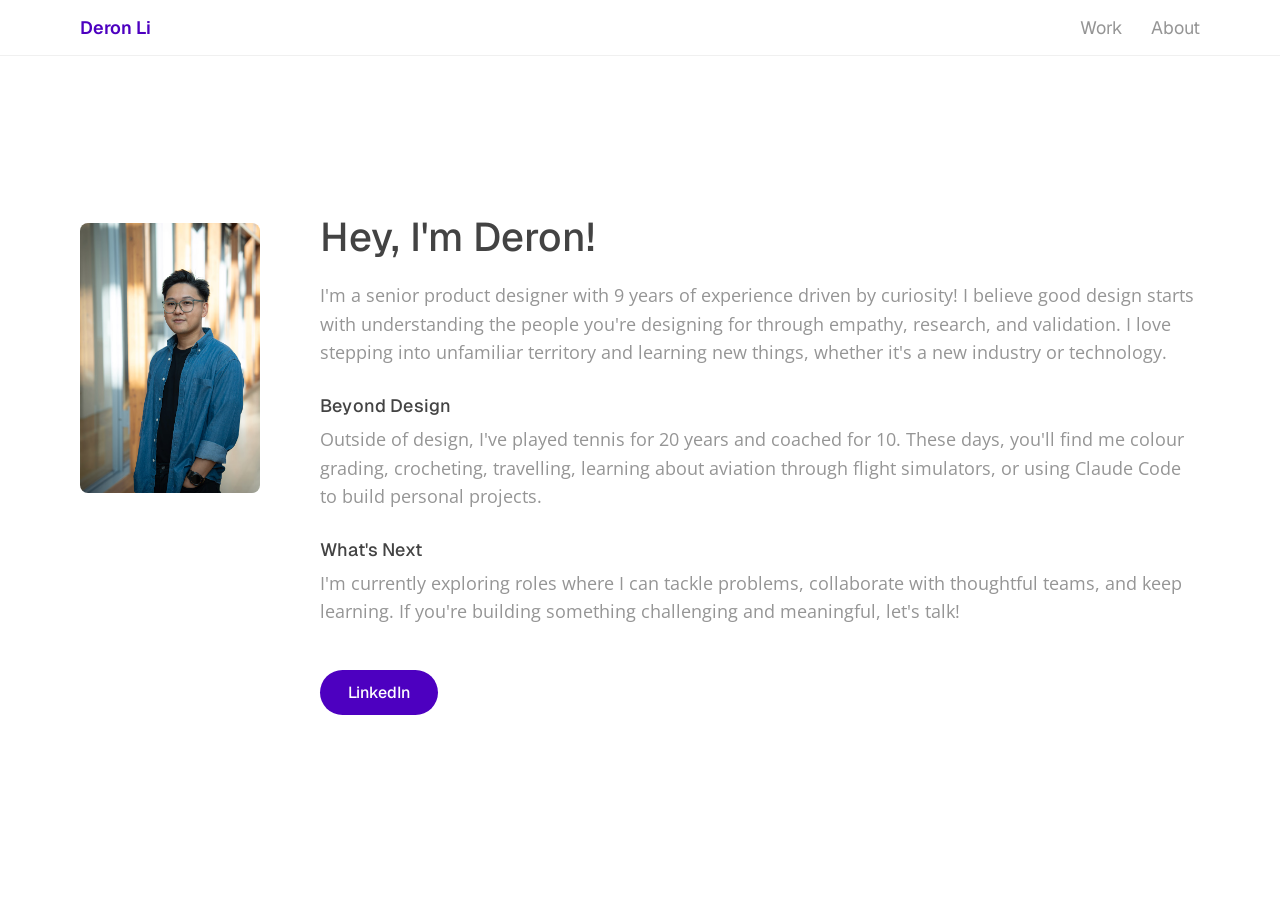
==== about.html @ 301dc1cd "Remove crochet photos from About page Drop the three crochet images and their .about-photos grid fro" ====
<!DOCTYPE html>
<html lang="en">
<head>
  <meta charset="UTF-8" />
  <meta name="viewport" content="width=device-width, initial-scale=1.0" />
  <title>About · Deron Li</title>
  <link rel="stylesheet" href="css/site.css">
  <link rel="icon" type="image/png" sizes="32x32" href="images/favicon-32x32.png">
  <link rel="icon" type="image/png" sizes="16x16" href="images/favicon-16x16.png">
  <link rel="shortcut icon" href="images/favicon.ico">
  <!-- Google tag (gtag.js) -->
  <script async src="https://www.googletagmanager.com/gtag/js?id=G-8R2R3N4KR2"></script>
  <script>
    window.dataLayer = window.dataLayer || [];
    function gtag(){dataLayer.push(arguments);}
    gtag('js', new Date());
    gtag('config', 'G-8R2R3N4KR2');
  </script>
  <style>
    .cs-page { min-height: 100vh; display: flex; align-items: center; }
    .cs-body { width: 100%; padding-bottom: 0; }
    .cs-toc { overflow: hidden; }
    .about-photo { width: 100%; border-radius: 8px; display: block; object-fit: cover; }
    .cs-hero { margin-bottom: 28px; }
    .cs-section { margin-bottom: 28px; }
    .cs-hero > .cs-title { animation: none; }
    .cs-section h4 { margin-top: 0; margin-bottom: 8px; }
  </style>
</head>
<body>

<nav>
  <a class="logo label" href="index.html">Deron Li</a>
  <div class="nav-links">
    <a href="index.html#work" class="label">Work</a>
    <a href="about.html" class="label">About</a>
  </div>
  <button class="nav-hamburger" aria-label="Toggle menu" aria-expanded="false">
    <span></span><span></span><span></span>
  </button>
</nav>

<div class="cs-page">

  <div class="cs-body">

    <div class="cs-layout">

      <aside class="cs-toc">
        <img class="about-photo" src="images/about/deron.avif" alt="Deron Li" />
      </aside>

      <div class="cs-sections">

        <header class="cs-hero" id="summary">
          <h1 class="cs-title h1">Hey, I'm Deron!</h1>
          <p class="cs-summary body-lg">I'm a senior product designer with 9 years of experience driven by curiosity! I believe good design starts with understanding the people you're designing for through empathy, research, and validation. I love stepping into unfamiliar territory and learning new things, whether it's a new industry or technology.</p>
        </header>

        <section class="cs-section" id="beyond">
          <h4 class="h4">Beyond Design</h4>
          <p class="body-lg">Outside of design, I've played tennis for 20 years and coached for 10. These days, you'll find me colour grading, crocheting, travelling, learning about aviation through flight simulators, or using Claude Code to build personal projects.</p>
        </section>

        <section class="cs-section" id="next">
          <h4 class="h4">What's Next</h4>
          <p class="body-lg">I'm currently exploring roles where I can tackle problems, collaborate with thoughtful teams, and keep learning. If you're building something challenging and meaningful, let's talk!</p>
          <a href="https://www.linkedin.com/in/deronli/" class="about-cta" target="_blank" rel="noopener">LinkedIn</a>
        </section>

      </div>

    </div>

  </div>

</div>

<script>
requestAnimationFrame(() => {
  const els = document.querySelectorAll('.cs-hero > *, .cs-section > *');
  els.forEach((el, i) => { el.style.transitionDelay = `${i * 0.1}s`; });
  requestAnimationFrame(() => {
    els.forEach(el => el.classList.add('is-visible'));
  });
});
</script>

<script src="js/lightbox.js" defer></script>
<script src="js/nav.js" defer></script>
</body>
</html>
---- css/site.css ----
@import url('https://fonts.googleapis.com/css2?family=Geist:wght@400;500;600;700;800&family=Open+Sans:ital,wght@0,400;0,500;0,600;0,700;1,400&display=swap');

@property --layer-offset {
  syntax: '<length>';
  inherits: false;
  initial-value: 0px;
}

/* Crossfade between same-origin pages on link navigation.
   Browsers without View Transitions support fall back to instant nav. */
@view-transition {
  navigation: auto;
}
::view-transition-old(root),
::view-transition-new(root) {
  animation-duration: 0.35s;
  animation-timing-function: cubic-bezier(0.25, 0.46, 0.45, 0.94);
}

*, *::before, *::after { box-sizing: border-box; margin: 0; padding: 0; }

/* ════════════════════════════════════════════════════════
   DESIGN TOKENS
   ════════════════════════════════════════════════════════ */
:root {
  /* ── Brand / fonts ──────────────────────────────────── */
  --purple:  #4D00C0;
  --text:    #1e2035;
  --muted:   #6b7280;
  --font-heading: 'Geist', system-ui, sans-serif;
  --font-body:    'Open Sans', system-ui, sans-serif;
  --font:    var(--font-body);

  /* ── Type scale (desktop — overridden for mobile below) ── */
  --text-display:  100px;
  --text-h1:       40px;
  --text-h2:       32px;
  --text-h3:       24px;
  --text-h4:       18px;
  --text-lead:     24px;
  --text-body-lg:  18px;
  --text-body:     16px;
  --text-label:    16px;
  --text-caption:  15px;
  --text-overline: 16px;
  --text-tag:      16px;

  /* ── Weights ────────────────────────────────────────── */
  --weight-regular:   400;
  --weight-medium:    500;
  --weight-semibold:  600;
  --weight-bold:      700;
  --weight-extrabold: 800;

  /* ── Leading ────────────────────────────────────────── */
  --leading-none:    1;
  --leading-tight:   1.08;
  --leading-snug:    1.25;
  --leading-normal:  1.5;
  --leading-relaxed: 1.7;
  --leading-loose:   1.85;

  /* ── Tracking ───────────────────────────────────────── */
  --tracking-tightest: -0.04em;
  --tracking-tight:    -0.025em;
  --tracking-snug:     -0.01em;
  --tracking-normal:    0em;
  --tracking-wide:      0.04em;
  --tracking-wider:     0.08em;
  --tracking-widest:    0.14em;

  /* ── Palette ────────────────────────────────────────── */
  --plum:     #5A02BF;
  --lavender: #4D00C0;
  --charcoal: #434343;
  --silver:   #959595;
  --ash:      #BDBDBD;
  --mist:     #DBDBDB;
  --white:    #FFFFFF;

  /* ── Semantic colours ───────────────────────────────── */
  --color-primary:   var(--lavender);
  --color-secondary: var(--silver);
  --color-tertiary:  var(--silver);
  --color-subtle:    var(--mist);
  --color-accent:    var(--lavender);
  --color-inverse:   var(--white);
}

/* ── Mobile type overrides — sizes only; everything that
   references these tokens scales automatically. ─────── */
@media (max-width: 768px) {
  :root {
    --text-display:  48px;
    --text-h1:       36px;
    --text-h2:       26px;
    --text-h3:       22px;
    --text-h4:       18px;
    --text-lead:     18px;
    --text-body-lg:  16px;
  }
}

/* ════════════════════════════════════════════════════════
   GLOBAL BASE
   ════════════════════════════════════════════════════════ */
html {
  scroll-behavior: smooth;
}
html, body {
  height: 100%; background: #ffffff;
  font-family: var(--font); color: var(--silver);
  overflow-x: clip;
}


/* ── Nav (shared across all pages) ─────────────────────── */
nav {
  position: fixed; top: 0; left: 0; right: 0; height: 56px;
  display: flex; align-items: center; justify-content: space-between;
  padding: 0 max(40px, calc((100vw - 1200px) / 2 + 40px));
  background: rgba(255,255,255,0.92); backdrop-filter: blur(12px);
  border-bottom: 1px solid rgba(0,0,0,0.06); z-index: 100;
  transition: transform 0.3s ease;
}
nav.is-hidden { transform: translateY(-100%); }
@media (prefers-reduced-motion: reduce) {
  nav { transition: none; }
}
.logo {
  color: var(--color-primary);
  text-decoration: none;
}
.nav-links { display: flex; gap: 28px; }
.nav-links a {
  color: var(--color-tertiary);
  text-decoration: none;
  transition: color 0.4s ease;
  font-weight: var(--weight-regular);
}
.nav-links a:hover { color: var(--color-primary); }

.nav-hamburger {
  display: none;
  flex-direction: column;
  justify-content: center;
  gap: 5px;
  background: none;
  border: none;
  cursor: pointer;
  padding: 4px;
  width: 32px;
  height: 32px;
}
.nav-hamburger span {
  display: block;
  width: 22px;
  height: 2px;
  background: var(--color-primary);
  border-radius: 1px;
  transition: transform 0.25s ease, opacity 0.25s ease;
}
nav.is-open .nav-hamburger span:nth-child(1) { transform: translateY(7px) rotate(45deg); }
nav.is-open .nav-hamburger span:nth-child(2) { opacity: 0; transform: scaleX(0); }
nav.is-open .nav-hamburger span:nth-child(3) { transform: translateY(-7px) rotate(-45deg); }

@media (max-width: 768px) {
  .nav-hamburger { display: flex; }
  .nav-links {
    position: fixed;
    top: 56px;
    left: 0; right: 0;
    background: rgba(255,255,255,0.96);
    backdrop-filter: blur(12px);
    border-bottom: 1px solid rgba(0,0,0,0.06);
    flex-direction: column;
    gap: 0;
    padding: 8px 24px 16px;
    opacity: 0;
    transform: translateY(-6px);
    pointer-events: none;
    transition: opacity 0.2s ease, transform 0.2s ease;
  }
  nav.is-open .nav-links {
    opacity: 1;
    transform: translateY(0);
    pointer-events: auto;
  }
  .nav-links a {
    padding: 16px 0;
    border-bottom: 1px solid rgba(0,0,0,0.06);
  }
  .nav-links a:last-child { border-bottom: none; }
}

/* ════════════════════════════════════════════════════════
   TEXT STYLES
   Standard naming used across the whole site.
   Apply directly to elements: <h1 class="h1">, <p class="lead">.
   Sizes scale to mobile via the :root @media block above.
   ════════════════════════════════════════════════════════ */

/* Headings — Geist heading font */
.display, .h1, .h2, .h3, .h4 {
  font-family: var(--font-heading);
  color: var(--charcoal);
}
.display {
  font-size: var(--text-display);
  font-weight: var(--weight-extrabold);
  line-height: var(--leading-tight);
  letter-spacing: var(--tracking-tightest);
}
.h1 {
  font-size: var(--text-h1);
  font-weight: var(--weight-medium);
  line-height: 1.2;
  letter-spacing: 0em;
}
.h2 {
  font-size: var(--text-h2);
  font-weight: var(--weight-medium);
  line-height: 1.4;
  letter-spacing: -0.02em;
}
.h3 {
  font-size: var(--text-h3);
  font-weight: var(--weight-medium);
  line-height: 1.4;
  letter-spacing: 0em;
}
.h4 {
  font-size: var(--text-h4);
  font-weight: var(--weight-medium);
  line-height: 1.2;
  letter-spacing: 0.01em;
  margin-bottom: 8px;
}

/* Body styles — Open Sans (inherited from body) */
.lead {
  font-size: var(--text-lead);
  font-weight: var(--weight-regular);
  line-height: var(--leading-relaxed);
}
.body-lg {
  font-size: var(--text-body-lg);
  font-weight: var(--weight-regular);
  line-height: 1.6;
  letter-spacing: 0em;
}

.body {
  font-size: var(--text-body);
  font-weight: var(--weight-regular);
  line-height: var(--leading-relaxed);
}
.label {
  font-family: var(--font-heading);
  font-size: var(--text-h4);
  font-weight: var(--weight-semibold);
  line-height: var(--leading-normal);
}
.overline {
  font-size: var(--text-overline);
  font-weight: var(--weight-semibold);
  line-height: var(--leading-normal);
  letter-spacing: var(--tracking-widest);
  text-transform: uppercase;
}
.caption {
  font-family: var(--font-body);
  font-size: var(--text-caption);
  font-weight: var(--weight-semibold);
  line-height: 1.8;
  letter-spacing: 0em;
}
.tag {
  font-family: var(--font-heading);
  font-size: var(--text-tag);
  font-weight: var(--weight-semibold);
  line-height: 1.2;
  letter-spacing: 0em;
}

/* Colour utilities */
.color-primary   { color: var(--color-primary);   }
.color-secondary { color: var(--color-secondary); }
.color-tertiary  { color: var(--color-tertiary);  }
.color-subtle    { color: var(--color-subtle);    }
.color-accent    { color: var(--color-accent);    }
.color-inverse   { color: var(--color-inverse);   }

/* ════════════════════════════════════════════════════════
   HOMEPAGE
   ════════════════════════════════════════════════════════ */

/* ── Hero ────────────────────────────────────────────── */
.hero {
  min-height: 100vh; display: flex; align-items: center;
  padding-top: 56px;
  position: relative; overflow: hidden;
}
#dot-grid {
  position: absolute; inset: 0;
  width: 100%; height: 100%;
  pointer-events: none;
}
.hero-inner {
  max-width: 1300px; width: 100%; margin: 0 auto;
  padding: 0 40px;
  display: flex; flex-direction: column;
  align-items: center; text-align: center;
  position: relative; z-index: 1;
}

/* ── Splash overlay ──────────────────────────────────── */
#splash {
  position: fixed; inset: 0; z-index: 999;
  background: #fff;
  display: flex; align-items: center; justify-content: center;
  gap: 0.55em;
  pointer-events: none;
}
#spl-hi, #spl-name {
  color: var(--color-primary);
  will-change: transform, opacity;
}
#spl-hi   { opacity: 0; transform: translateY(-44px); }
#spl-name { opacity: 0; transform: translateX(-28px); }

/* ── Hero text (left col) ────────────────────────────── */
.hero h1 { margin-bottom: 26px; color: var(--lavender); }
.h1-hi, .h1-name { display: inline-block; }
.bio {
  color: var(--color-secondary);
  max-width: 620px;
  margin: 0 auto;
}

/* ── Hero avatar ─────────────────────────────────────── */
.hero-avatar {
  position: relative;
  width: 72px;
  height: 130px;
  margin-bottom: 16px;
  flex-shrink: 0;
}
/* All four layers share the same rules — photo is just a layer with an image inside */
.hero-avatar-img,
.hero-avatar-layer {
  --layer-offset: 0px;
  --float-travel: 5px;
  position: absolute;
  left: 50%;
  width: 72px; height: 72px;
  margin-left: -36px;
  background: var(--lavender);
  border-radius: 14px;
  overflow: hidden;
  animation: avatar-diamond-float 2.8s ease-in-out infinite backwards;
}
/* Photo layer — sits on top, least travel (mirrors fw-diamond-layer--1) */
.hero-avatar-img { --layer-offset: 0px; --float-travel: 4px;  z-index: 4; animation-delay: 0s; }
.hero-avatar-img img {
  position: absolute;
  top: 50%; left: 50%;
  width: 145%; height: 145%;
  transform: translate(-50%, -50%) rotate(-45deg);
  object-fit: cover;
  object-position: center top;
}
/* Diamond layers — travel increases downward, matching fw-diamond motion */
.hero-avatar-layer--1 { --layer-offset: 16px; --float-travel: 8px;  opacity: 1.00; z-index: 3; animation-delay: 0.14s; }
.hero-avatar-layer--2 { --layer-offset: 32px; --float-travel: 14px; opacity: 0.50; z-index: 2; animation-delay: 0.30s; }
.hero-avatar-layer--3 { --layer-offset: 48px; --float-travel: 22px; opacity: 0.28; z-index: 1; animation-delay: 0.46s; }
@keyframes avatar-diamond-float {
  0%, 100% { transform: translateY(var(--layer-offset)) rotate(45deg); }
  50%       { transform: translateY(calc(var(--layer-offset) - var(--float-travel))) rotate(45deg); }
}
@media (prefers-reduced-motion: reduce) {
  .hero-avatar-img,
  .hero-avatar-layer { animation: none; transform: translateY(var(--layer-offset)) rotate(45deg); }
}

/* ── Highlight (brush-stroke underline on bio) ────────── */
@keyframes hl-wipe {
  from { clip-path: inset(0 100% 0 0); }
  to   { clip-path: inset(0 0% 0 0); }
}
.hl {
  display: inline;
  position: relative;
  color: var(--charcoal);
  font-weight: var(--weight-semibold);
}
.hl::before {
  content: '';
  position: absolute;
  bottom: -5px;
  left: -2px;
  right: -2px;
  height: 12px;
  background-image: url("data:image/svg+xml,%3Csvg xmlns='http://www.w3.org/2000/svg' viewBox='0 0 300 16' preserveAspectRatio='none'%3E%3Cdefs%3E%3Cfilter id='f' x='-3%25' y='-50%25' width='106%25' height='200%25'%3E%3CfeTurbulence type='fractalNoise' baseFrequency='0.018 0.28' numOctaves='2' seed='9' result='n'/%3E%3CfeDisplacementMap in='SourceGraphic' in2='n' scale='6' xChannelSelector='R' yChannelSelector='G'/%3E%3C/filter%3E%3C/defs%3E%3Crect x='3' y='4' width='294' height='9' rx='3' fill='%234D00C0' opacity='0.7' filter='url(%23f)'/%3E%3C/svg%3E");
  background-repeat: no-repeat;
  background-position: left center;
  background-size: 100% 100%;
  clip-path: inset(0 100% 0 0);
  animation: hl-wipe 0.6s cubic-bezier(0.4, 0, 0.15, 1) both;
  animation-play-state: paused;
}
.hl-run::before {
  animation-play-state: running;
}

/* ── Right col / Album stack ─────────────────────────── */
.right-col {
  display: none; /* hidden — kept for future use */
}
.stack {
  position: relative;
  width: 520px; height: 532px;
  flex-shrink: 0;
}
.card-wrap {
  position: absolute; top: 0; left: 0;
  width: 440px; height: 440px;
  border-radius: 16px; overflow: hidden;
  transform-origin: 0 60%;
  transition: translate 0.60s cubic-bezier(0.25,0.46,0.45,0.94),
              opacity 0.52s ease;
}
.card {
  width: 100%; height: 100%;
  border-radius: 16px;
}
.illus {
  position: absolute; inset: 0;
  display: flex; align-items: flex-start; justify-content: flex-start;
  overflow: hidden;
}

@keyframes hb {
  0%,100% { transform: scale(1);    }
  15%     { transform: scale(1.14); }
  30%     { transform: scale(0.96); }
  45%     { transform: scale(1.08); }
}
.heart-shape {
  transform-origin: 220px 213px;
  animation: hb 1.3s ease-in-out infinite;
  animation-delay: 0.5s;
}

#prog-track {
  position: absolute;
  top: 516px;
  left: 180px;
  width: 220px;
  height: 5px;
  max-height: 5px;
  background: color-mix(in srgb, var(--color-accent) 15%, transparent);
  border-radius: 99px;
  z-index: 10;
  overflow: hidden;
}
#prog-fill {
  height: 100%;
  background: var(--color-accent);
  border-radius: 99px;
  width: 0%;
  opacity: 0.65;
}

/* ── Featured Work ───────────────────────────────────── */
.featured-work {
  background: #ffffff;
  padding: 100px 0 120px;
}
.fw-inner {
  max-width: 1200px; width: 100%;
  margin: 0 auto; padding: 0 40px;
}
.fw-heading {
  margin-bottom: 52px;
}
.fw-heading .fw-diamond {
  display: inline-block;
  width: 20px;
  height: 20px;
  vertical-align: middle;
  margin-right: 16px;
  position: relative;
}
.fw-diamond-layer {
  --layer-offset: 0px;
  --float-travel: 8px;
  position: absolute;
  left: 0;
  top: 0;
  width: 20px;
  height: 20px;
  background: var(--color-accent);
  border-radius: 3px;
  animation: fw-diamond-float 2.8s ease-in-out infinite;
}
.fw-diamond-layer--1 { --layer-offset: -8px; --float-travel: 4px;  opacity: 1.00; z-index: 3; animation-delay: 0s; }
.fw-diamond-layer--2 { --layer-offset:  0px; --float-travel: 8px;  opacity: 0.40; z-index: 2; animation-delay: 0.14s; }
.fw-diamond-layer--3 { --layer-offset:  8px; --float-travel: 12px; opacity: 0.24; z-index: 1; animation-delay: 0.30s; }
@keyframes fw-diamond-float {
  0%, 100% { transform: translateY(var(--layer-offset)) rotate(45deg); }
  50%       { transform: translateY(calc(var(--layer-offset) - var(--float-travel))) rotate(45deg); }
}
@media (prefers-reduced-motion: reduce) {
  .fw-diamond-layer { animation: none; transform: translateY(var(--layer-offset)) rotate(45deg); }
}
.fw-grid {
  display: grid;
  grid-template-columns: 1fr 1fr;
  gap: 52px 40px;
}
.fw-card { display: flex; flex-direction: column; gap: 10px; cursor: pointer; text-decoration: none; color: inherit; }
.fw-card:hover .fw-image img { transform: scale(1.03); }
.fw-company {
  color: var(--color-tertiary);
}
.fw-title {
}
.fw-tags {
  display: flex; flex-wrap: wrap; gap: 8px;
  margin-top: 2px;
}
.fw-tag {
  color: var(--color-accent);
  border: 1.5px solid var(--color-accent);
  border-radius: 99px;
  padding: 3px 10px;
}
.fw-image {
  margin-top: 6px;
  border-radius: 4px;
  overflow: hidden;
  aspect-ratio: 16 / 10;
  background: #f3f4f6;
}
.fw-image img {
  width: 100%; height: 100%;
  object-fit: cover;
  display: block;
  transition: transform 0.4s ease;
}

/* Scroll-in fade for featured work */
.fw-heading,
.fw-card {
  opacity: 0;
  transform: translateY(36px);
  transition: opacity 0.56s ease,
              transform 0.56s cubic-bezier(0.25, 0.46, 0.45, 0.94);
}
.fw-heading.in-view,
.fw-card.in-view {
  opacity: 1;
  transform: translateY(0);
}

/* ── Homepage-only keyframes ─────────────────────────── */
@keyframes prog-anim {
  from { width: 0%; }
  to   { width: 100%; }
}
@keyframes bounce-scale {
  0%   { transform: scale(1);    }
  55%  { transform: scale(1.04); }
  80%  { transform: scale(0.99); }
  100% { transform: scale(1);    }
}

/* ════════════════════════════════════════════════════════
   CASE STUDIES
   ════════════════════════════════════════════════════════ */

.cs-page { padding-top: 56px; }

/* ── Cover image — full-bleed, max 600px tall ────────── */
.cs-cover {
  width: 100%;
  height: 600px;
  overflow: hidden;
  margin: 0 0 64px 0;
}
.cs-cover img {
  width: 100%;
  height: 130%;
  object-fit: cover;
  display: block;
  will-change: transform;
}
.cs-placeholder-inner {
  width: 100%;
  height: 100%;
  display: flex;
  align-items: center;
  justify-content: center;
}

/* ── Body — 1400px max width centered ────────────────── */
.cs-body {
  max-width: 1200px; margin: 0 auto;
  padding: 0 40px 120px;
}

/* ── Hero text block (lives inside .cs-body) ─────────── */
.cs-hero {
  margin-bottom: 120px;
  scroll-margin-top: 72px;
}
.cs-company {
  color: var(--color-tertiary);
  margin-bottom: 14px;
}
.cs-title {
  color: var(--charcoal);
  margin-bottom: 20px;
}
.cs-summary {
  color: var(--color-secondary);
  margin-bottom: 24px;
}

.cs-tags {
  display: flex; flex-wrap: wrap; gap: 8px;
}
.cs-tag {
  color: var(--color-accent);
  border: 1.5px solid var(--color-accent);
  border-radius: 99px;
  padding: 3px 12px;
}

/* ── Meta row (Role / Timeline / Platform) ───────────── */
.cs-meta {
  display: grid; grid-template-columns: repeat(4, 1fr);
  gap: 24px;
  border-top: 1px solid color-mix(in srgb, var(--lavender) 20%, transparent);
  border-bottom: 1px solid color-mix(in srgb, var(--lavender) 20%, transparent);
  padding: 16px 0;
  margin-top: 24px;
  margin-bottom: 32px;
}
.cs-meta-item p:first-child {
  font-family: var(--font-heading);
  font-size: var(--text-label);
  font-weight: var(--weight-medium);
  line-height: 1.2;
  letter-spacing: 0.08em;
  text-transform: uppercase;
  color: var(--lavender);
  margin-bottom: 6px;
}
.cs-meta-item p:last-child {
  font-size: var(--text-caption);
  line-height: 1.6;
  color: var(--color-secondary);
}

/* ── Two-column layout: TOC sidebar + sections ───────── */

.cs-layout {
  display: grid;
  grid-template-columns: 180px 1fr;
  gap: 0 60px;
  align-items: start;
}

.cs-toc {
  position: sticky;
  top: 80px;
  padding-top: 10px;
}

.toc-track {
  position: relative;
}

.cs-toc ul {
  list-style: none;
}

.toc-indicator {
  position: absolute;
  left: 0;
  top: 0;
  width: 12px;
  height: 12px;
  pointer-events: none;
}
.toc-indicator-layer {
  position: absolute;
  left: 0;
  top: 0;
  width: 12px;
  height: 12px;
  background: var(--lavender);
  border-radius: 3px;
  transform: rotate(45deg);
  will-change: transform;
  --float-travel: 3px;
  --layer-offset: 0px;
  animation: toc-diamond-idle 2.8s ease-in-out infinite;
  animation-fill-mode: backwards;
  animation-play-state: paused;
  transition: opacity 0.3s ease;
}
@keyframes toc-diamond-idle {
  0%, 100% { transform: translateY(calc(var(--toc-layer-y, 0px) + var(--layer-offset, 0px))) rotate(45deg); }
  50%       { transform: translateY(calc(var(--toc-layer-y, 0px) + var(--layer-offset, 0px) - var(--float-travel))) rotate(45deg); }
}
.toc-indicator-layer--1 { opacity: 1.00; z-index: 5; --float-travel: 2px;  animation-delay: 0s; }
.toc-indicator-layer--2 { opacity: 0.40; z-index: 4; --float-travel: 5px;  animation-delay: 0.14s; --layer-offset: 4px; }
.toc-indicator-layer--3 { opacity: 0.24; z-index: 3; --float-travel: 8px;  animation-delay: 0.28s; --layer-offset: 8px; }
.toc-indicator-layer--4 { opacity: 0;    z-index: 2; --float-travel: 8px;  animation-delay: 0.42s; }
.toc-indicator-layer--5 { opacity: 0;    z-index: 1; --float-travel: 10px; animation-delay: 0.56s; }
@media (prefers-reduced-motion: reduce) {
  .toc-indicator-layer { animation: none; will-change: auto; transform: rotate(45deg); }
}

.toc-back {
  display: flex;
  align-items: center;
  gap: 6px;
  font-family: var(--font-heading);
  font-size: 16px;
  font-weight: 400;
  color: var(--color-tertiary);
  text-decoration: none;
  margin-bottom: 29px;
  transition: color 0.3s ease;
}
.toc-back:hover { color: var(--color-primary); }
.toc-back svg { flex-shrink: 0; }

.toc-link {
  display: block;
  padding: 7px 0 7px 24px;
  font-family: var(--font-heading);
  font-size: 16px;
  font-weight: 400;
  color: var(--color-tertiary);
  text-decoration: none;
  text-transform: none;
  transition: color 0.4s ease, font-size 0.3s ease, font-weight 0.3s ease;
  line-height: 1.4;
}

.toc-link:hover {
  color: var(--color-primary);
}

.toc-link.active {
  font-size: 20px;
  font-weight: 700;
  color: var(--color-primary);
}

/* ── Sections (Overview / Challenge / etc.) ──────────── */
.cs-section { margin-bottom: 120px; scroll-margin-top: 80px; }
.h5, .cs-section h5 {
  font-family: var(--font-heading);
  font-size: 18px;
  font-weight: var(--weight-medium);
  letter-spacing: var(--tracking-wide);
  text-transform: uppercase;
  color: var(--color-tertiary);
  margin-bottom: 8px;
}
.cs-section h5 {
  display: flex;
  align-items: center;
  gap: 10px;
  color: var(--lavender);
}
.cs-section-icon {
  width: 28px;
  height: 28px;
  color: var(--lavender);
  flex-shrink: 0;
  transform: scale(0);
  stroke-width: 1.5;
}

/* Book — left page fades in, right page flips open from its left edge */
.cs-section-icon--book {
  transform: scale(1);
  /* perspective gives the right-page flip a sense of depth instead of a
     flat horizontal squash */
  perspective: 200px;
}
.cs-section-icon--book path {
  opacity: 0;
}
.cs-section-icon--book path:last-child {
  /* rotate around the spine (left edge of the right-page bounding box) */
  transform-box: fill-box;
  transform-origin: 0% 50%;
  transform: rotateY(-180deg);
}
.cs-section.in-view .cs-section-icon--book path:first-child {
  animation: cs-icon-book-fade 0.45s ease 0.2s forwards;
}
.cs-section.in-view .cs-section-icon--book path:last-child {
  animation: cs-icon-book-flip 0.8s cubic-bezier(0.45, 0, 0.55, 1) 0.55s forwards;
}
@keyframes cs-icon-book-fade {
  to { opacity: 1; }
}
@keyframes cs-icon-book-flip {
  0%   { transform: rotateY(-180deg); opacity: 0; }
  20%  { opacity: 1; }
  100% { transform: rotateY(0deg);    opacity: 1; }
}


/* Magnifying glass — pop, then sweep clockwise around a circle.
   8 keyframes (cardinal + ordinal) approximate a circle; linear
   timing between scan keyframes keeps the speed constant around
   the loop instead of "pulsing" via ease re-applying each segment. */
.cs-section.in-view .cs-section-icon--search {
  animation: cs-icon-search 1.1s ease 0.3s forwards;
}
@keyframes cs-icon-search {
  0%   { transform: scale(0) translate(0, 0); }
  25%  { transform: scale(1.15) translate(0, 0); }
  33%  { transform: scale(1) translate(0, -3px);            animation-timing-function: linear; } /* 12 */
  41%  { transform: scale(1) translate(2.12px, -2.12px);    animation-timing-function: linear; } /* 1:30 */
  49%  { transform: scale(1) translate(3px, 0);             animation-timing-function: linear; } /* 3 */
  57%  { transform: scale(1) translate(2.12px, 2.12px);     animation-timing-function: linear; } /* 4:30 */
  65%  { transform: scale(1) translate(0, 3px);             animation-timing-function: linear; } /* 6 */
  73%  { transform: scale(1) translate(-2.12px, 2.12px);    animation-timing-function: linear; } /* 7:30 */
  81%  { transform: scale(1) translate(-3px, 0);            animation-timing-function: linear; } /* 9 */
  89%  { transform: scale(1) translate(-2.12px, -2.12px);   animation-timing-function: linear; } /* 10:30 */
  95%  { transform: scale(1) translate(0, -3px); }                                              /* close loop at 12 */
  100% { transform: scale(1) translate(0, 0); }                                                 /* settle to center */
}

/* Stacked bar chart — bars grow from baseline, then dividers fade in */
.cs-section-icon--chart {
  transform: scale(1);
}
.cs-section-icon--chart rect {
  transform-box: fill-box;
  transform-origin: 50% 100%;
  transform: scaleY(0);
}
.cs-section-icon--chart path:nth-of-type(1),
.cs-section-icon--chart path:nth-of-type(2) { opacity: 0; }
.cs-section.in-view .cs-section-icon--chart rect:nth-of-type(1) { animation: cs-bar-grow 0.4s ease 0.1s forwards; }
.cs-section.in-view .cs-section-icon--chart rect:nth-of-type(2) { animation: cs-bar-grow 0.4s ease 0.2s forwards; }
.cs-section.in-view .cs-section-icon--chart path:nth-of-type(1) { animation: cs-bar-fade 0.3s ease 0.55s forwards; }
.cs-section.in-view .cs-section-icon--chart path:nth-of-type(2) { animation: cs-bar-fade 0.3s ease 0.65s forwards; }
@keyframes cs-bar-grow {
  from { transform: scaleY(0); }
  to   { transform: scaleY(1); }
}
@keyframes cs-bar-fade {
  from { opacity: 0; }
  to   { opacity: 1; }
}

/* Lightbulb — pop and flicker */
.cs-section.in-view .cs-section-icon--bulb {
  animation: cs-icon-bulb 0.9s ease 0.3s forwards;
}
@keyframes cs-icon-bulb {
  0%   { transform: scale(0); opacity: 0; }
  40%  { transform: scale(1.2); opacity: 1; }
  55%  { transform: scale(1.05); opacity: 0.3; }
  65%  { transform: scale(1.05); opacity: 1; }
  75%  { transform: scale(1); opacity: 0.5; }
  100% { transform: scale(1); opacity: 1; }
}

/* Trend (up & down) — draw the line */
.cs-section-icon--trend,
.cs-section-icon--trend-down,
.cs-section-icon--puzzle {
  transform: scale(1);
}
.cs-section-icon--trend polyline,
.cs-section-icon--trend-down polyline {
  stroke-dasharray: 100;
  stroke-dashoffset: 100;
}
.cs-section.in-view .cs-section-icon--trend polyline:first-child,
.cs-section.in-view .cs-section-icon--trend-down polyline:first-child {
  animation: cs-icon-draw 0.7s cubic-bezier(0.4, 0, 0.2, 1) 0.3s forwards;
}
.cs-section.in-view .cs-section-icon--trend polyline:last-child,
.cs-section.in-view .cs-section-icon--trend-down polyline:last-child {
  animation: cs-icon-draw 0.4s cubic-bezier(0.4, 0, 0.2, 1) 0.95s forwards;
}
@keyframes cs-icon-draw {
  to { stroke-dashoffset: 0; }
}

/* Check circle — circle draws first, then checkmark strokes in */
.cs-section-icon--check {
  transform: scale(1);
}
.cs-section-icon--check circle,
.cs-section-icon--check polyline {
  stroke-dasharray: 100;
  stroke-dashoffset: 100;
}
.cs-section.in-view .cs-section-icon--check circle {
  animation: cs-icon-draw 0.6s cubic-bezier(0.4, 0, 0.2, 1) 0.3s forwards;
}
.cs-section.in-view .cs-section-icon--check polyline {
  animation: cs-icon-draw 0.35s cubic-bezier(0.4, 0, 0.2, 1) 0.85s forwards;
}

/* Cycle — spin in (used for iteration / second-release sections) */
.cs-section.in-view .cs-section-icon--cycle {
  animation: cs-icon-cycle 0.9s cubic-bezier(0.34, 1.5, 0.64, 1) 0.3s forwards;
}
@keyframes cs-icon-cycle {
  0%   { transform: scale(0) rotate(-180deg); }
  100% { transform: scale(1) rotate(0); }
}

/* Speech bubble — bounce in from below */
.cs-section.in-view .cs-section-icon--speech {
  animation: cs-icon-speech 0.8s cubic-bezier(0.34, 1.5, 0.64, 1) 0.3s forwards;
}
@keyframes cs-icon-speech {
  0%   { transform: scale(0) translateY(10px); }
  55%  { transform: scale(1.2) translateY(-3px); }
  78%  { transform: scale(0.95) translateY(2px); }
  100% { transform: scale(1) translateY(0); }
}


@media (prefers-reduced-motion: reduce) {
  .cs-section-icon { transform: none; }
  .cs-section-icon--trend polyline,
  .cs-section-icon--trend-down polyline { stroke-dashoffset: 0; }
  .cs-section-icon--book path { opacity: 1; transform: none; }
  .cs-section.in-view .cs-section-icon { animation: none; }
  .cs-section.in-view .cs-section-icon--trend polyline,
  .cs-section.in-view .cs-section-icon--trend-down polyline,
  .cs-section.in-view .cs-section-icon--book path,
  .cs-section.in-view .cs-section-icon--check circle,
  .cs-section.in-view .cs-section-icon--check polyline { animation: none; }
  .cs-section-icon--check circle,
  .cs-section-icon--check polyline { stroke-dashoffset: 0; }
  .cs-section-icon--chart rect { transform: scaleY(1); }
  .cs-section-icon--chart path:nth-of-type(1),
  .cs-section-icon--chart path:nth-of-type(2) { opacity: 1; }
}
.cs-section h2 {
  color: var(--charcoal);
  margin-bottom: 8px;
}
.cs-section h3 {
  color: var(--charcoal);
  margin-top: 40px;
  margin-bottom: 8px;
}
.cs-section h4 {
  color: var(--charcoal);
  margin-top: 24px;
  margin-bottom: 8px;
}
/* Inline emphasis on metric phrases (numbers, %, $, durations) within
   case study body copy — semibold + charcoal for legibility against the
   graphite body. */
.cs-hero strong,
.cs-section strong {
  font-weight: var(--weight-bold);
  color: var(--lavender);
}
.cs-section p {
  color: var(--color-secondary);
  margin-bottom: 16px;
}
.cs-section p:last-child { margin-bottom: 0; }
.cs-list {
  list-style: none;
  margin-top: 16px;
  display: flex;
  flex-direction: column;
  gap: 14px;
}
.cs-list li {
  font-size: var(--text-body-lg);
  line-height: var(--leading-relaxed);
  color: var(--color-secondary);
  padding-left: 20px;
  position: relative;
}
.cs-list li::before {
  content: '';
  position: absolute;
  left: 0;
  top: 13px;
  width: 8px;
  height: 2px;
  background: var(--color-accent);
  border-radius: 1px;
}

/* ── Arrow list (Key Deciding Factors) ───────────────────── */
.cs-arrow-list {
  list-style: none;
  margin-top: 16px;
  display: flex;
  flex-direction: column;
  gap: 16px;
}
.cs-arrow-item {
  display: flex;
  align-items: flex-start;
  gap: 12px;
  font-size: var(--text-body-lg);
  line-height: var(--leading-relaxed);
  color: var(--color-secondary);
  opacity: 0;
  transform: translateX(-20px);
  transition: opacity 0.4s ease, transform 0.4s cubic-bezier(0.25, 0.46, 0.45, 0.94);
}
.cs-arrow-item.is-visible {
  opacity: 1;
  transform: translateX(0);
}
.cs-arrow-icon {
  flex-shrink: 0;
  width: 28px;
  height: 28px;
  color: var(--lavender);
  stroke-width: 1.5;
}

/* ── Customer-segment comparison cards ────────────────── */
.cs-compare {
  display: grid;
  grid-template-columns: 1fr 1fr;
  gap: 24px;
  margin-top: 24px;
}
.cs-compare-card {
  display: flex;
  flex-direction: column;
  opacity: 0;
  transform: translateY(16px);
  transition: opacity 0.4s ease, transform 0.4s cubic-bezier(0.25, 0.46, 0.45, 0.94);
}
.cs-compare-card.is-visible {
  opacity: 1;
  transform: translateY(0);
}
.cs-compare-tag {
  align-self: flex-start;
  display: inline-flex;
  align-items: center;
  gap: 8px;
  padding: 8px 20px;
  border-radius: 999px;
  font-family: var(--font-heading);
  font-size: var(--text-h4);
  font-weight: var(--weight-medium);
  color: var(--white);
  background: var(--lavender);
  margin-bottom: 16px;
}
.cs-compare-tag-icon {
  width: 28px;
  height: 28px;
  flex-shrink: 0;
  stroke-width: 1.5;
}
.cs-compare-card .cs-compare-subtitle {
  color: var(--color-secondary);
  margin-bottom: 28px;
}
.cs-compare-list {
  list-style: none;
  display: flex;
  flex-direction: column;
  gap: 14px;
  margin: 0;
}
.cs-compare-list li {
  display: flex;
  align-items: flex-start;
  gap: 12px;
  font-size: var(--text-body-lg);
  line-height: 1.5;
  color: var(--charcoal);
  opacity: 0;
  transform: translateX(-12px);
  transition: opacity 0.35s ease, transform 0.35s cubic-bezier(0.25, 0.46, 0.45, 0.94);
}
.cs-compare-card.is-visible .cs-compare-list li { opacity: 1; transform: translateX(0); }
.cs-compare-card.is-visible .cs-compare-list li:nth-child(1) { transition-delay: 0.15s; }
.cs-compare-card.is-visible .cs-compare-list li:nth-child(2) { transition-delay: 0.25s; }
.cs-compare-card.is-visible .cs-compare-list li:nth-child(3) { transition-delay: 0.35s; }
.cs-compare-card.is-visible .cs-compare-list li:nth-child(4) { transition-delay: 0.45s; }
.cs-compare-card.is-visible .cs-compare-list li:nth-child(5) { transition-delay: 0.55s; }
.cs-compare-check {
  width: 28px;
  height: 28px;
  flex-shrink: 0;
  color: var(--lavender);
  stroke-width: 1.5;
}

/* ── Feature grid (e.g. Solution approach) ────────────── */
.cs-features {
  display: grid;
  grid-template-columns: repeat(3, 1fr);
  gap: 32px;
  margin-top: 40px;
  margin-bottom: 60px;
}
.cs-feature {
  display: flex;
  flex-direction: column;
}
.cs-feature-title { margin-top: 8px; }
.cs-feature-desc { margin-top: 8px; }
/* Icon → title gap for card-icon components (overrides .cs-section h4 40px) */
.cs-section .cs-feature-title,
.cs-section .cs-issue-title { margin-top: 24px; margin-bottom: 8px; }
.cs-feature-icon {
  width: 28px;
  height: 28px;
  color: var(--lavender);
  flex-shrink: 0;
  stroke-width: 1.5;
}
.cs-section .cs-feature-desc {
  margin: 0;
}
.cs-features--2col { grid-template-columns: repeat(2, 1fr); }
.cs-features--1col { grid-template-columns: 1fr; }
.cs-2col {
  display: grid;
  grid-template-columns: repeat(2, 1fr);
  gap: 32px;
}
.cs-2col > div {
  display: flex;
  flex-direction: column;
}
.cs-2col > div > :first-child {
  margin-top: 0;
}
.cs-2col {
  margin-top: 24px;
}
.cs-2col + .cs-placeholder {
  margin-top: 40px;
}
.cs-2col h3 {
  margin-bottom: 8px;
}
.cs-features + .cs-placeholder {
  margin-top: 40px;
}

/* ── Results cards (e.g. Impact section) ──────────────── */
.cs-results {
  display: grid;
  grid-template-columns: 1fr 1fr;
  gap: 20px;
  margin: 28px 0;
}
.cs-result {
  padding: 28px 24px;
  background: var(--white);
  border: 1px solid var(--mist);
  border-radius: 16px;
}
.cs-section .cs-result-title {
  color: var(--lavender);
  margin: 0 0 24px;
}
.cs-result-row + .cs-result-row {
  margin-top: 20px;
  padding-top: 20px;
  border-top: 1px solid var(--mist);
}
.cs-section .cs-result-row-platform {
  font-family: var(--font-heading);
  font-size: 16px;
  font-weight: var(--weight-medium);
  color: var(--silver);
  margin: 0 0 8px;
}
.cs-result-row-content {
  display: flex;
  justify-content: space-between;
  align-items: center;
  gap: 12px;
  flex-wrap: wrap;
}
.cs-section .cs-result-row-values {
  font-family: var(--font-heading);
  font-size: 22px;
  font-weight: var(--weight-medium);
  color: var(--charcoal);
  letter-spacing: -0.01em;
  margin: 0;
  white-space: nowrap;
}
.cs-result-arrow {
  color: var(--lavender);
  margin: 0 6px;
  font-weight: var(--weight-regular);
}
.cs-result-lift {
  font-family: var(--font-heading);
  font-size: 16px;
  font-weight: var(--weight-semibold);
  color: var(--lavender);
  background: color-mix(in srgb, var(--lavender) 12%, transparent);
  padding: 4px 10px;
  border-radius: 99px;
  white-space: nowrap;
}

/* ── 3-month retention line chart ─────────────────────── */
.cs-retention { margin: 40px 0; }
.cs-section .cs-retention p {
  margin: 0;
}
.cs-retention-grid {
  display: grid;
  grid-template-columns: 1fr 1fr;
  gap: 48px;
  margin-top: 24px;
}
.cs-retention-chart {
  display: grid;
  grid-template-columns: 1fr auto;
  align-items: start;
  column-gap: 24px;
  row-gap: 12px;
}
.cs-retention-meta {
  grid-column: 1;
  margin: 0;
}
/* Scoped under .cs-section so it wins specificity against .cs-section h4
   (which sets a 28px top + 8px bottom margin for sub-sub headings). */
.cs-section .cs-retention-platform {
  font-family: var(--font-heading);
  font-size: 18px;
  font-weight: var(--weight-semibold);
  color: var(--charcoal);
  line-height: 24px;
  margin: 0 0 4px;
}
.cs-section .cs-retention-visitors {
  font-family: var(--font-body);
  font-size: 16px;
  color: var(--silver);
  line-height: 24px;
  margin: 0;
}
.cs-retention-legend {
  grid-column: 2;
  display: flex;
  flex-direction: column;
  align-items: flex-start;
  gap: 4px;
  margin: 0;
}
.cs-retention-legend-item {
  display: flex;
  align-items: center;
  gap: 8px;
  font-family: var(--font-body);
  font-size: 16px;
  line-height: 24px;
  color: var(--charcoal);
}
.cs-retention-swatch {
  display: inline-block;
  width: 12px;
  height: 12px;
  border-radius: 2px;
}
.cs-retention-swatch--with    { background: var(--lavender); }
.cs-retention-swatch--without { background: var(--ash); }
.cs-retention-svg {
  grid-column: 1 / -1;
  width: 100%;
  height: auto;
  display: block;
  overflow: visible;
  margin-top: 12px;
}
.cs-retention-grid-line {
  stroke: var(--mist);
  stroke-width: 1.5;
  stroke-dasharray: 4 4;
}
.cs-retention-bar {
  transform-box: fill-box;
  transform-origin: 50% 100%;
  transform: scaleY(0);
  /* Top corners rounded, bottom flat — clip-path lets us round per-corner
     since SVG rect's `rx` rounds all four. */
  clip-path: inset(0 round 3px 3px 0 0);
}
.cs-retention-bar--with    { fill: var(--lavender); }
.cs-retention-bar--without { fill: var(--ash); }
/* HVSSA chart distinguishes its with-onboarding bars in plum to read as a
   sibling metric rather than a duplicate of the retention chart. */
.cs-retention--hvssa .cs-retention-bar--with    { fill: var(--lavender); }
.cs-retention--hvssa .cs-retention-swatch--with { background: var(--lavender); }
.cs-retention-label {
  font-family: var(--font-heading);
  /* JS sets --chart-label-fs per-SVG so on-screen size stays fixed across
     breakpoints (viewBox-relative font would shrink with the container). */
  font-size: var(--chart-label-fs, 16px);
  font-weight: var(--weight-semibold);
  fill: var(--charcoal);
  opacity: 0;
}
.cs-retention-label--without { fill: var(--silver); }
.cs-retention-axis-label {
  font-family: var(--font-body);
  font-size: var(--chart-label-fs, 16px);
  fill: var(--charcoal);
}

/* Bar growth — staggered group-by-group, "without" leads "with" within each group */
/* Trigger off .cs-retention (each chart block) instead of .cs-section, so
   the retention chart and the HVSSA chart each animate when they
   individually enter view, not both at once. */
.cs-retention.is-visible .cs-retention-bar { animation: cs-retention-grow 0.7s cubic-bezier(0.34, 1.2, 0.64, 1) forwards; }
.cs-retention.is-visible .cs-retention-bar--g1-without { animation-delay: 0.20s; }
.cs-retention.is-visible .cs-retention-bar--g1-with    { animation-delay: 0.30s; }
.cs-retention.is-visible .cs-retention-bar--g2-without { animation-delay: 0.50s; }
.cs-retention.is-visible .cs-retention-bar--g2-with    { animation-delay: 0.60s; }
.cs-retention.is-visible .cs-retention-bar--g3-without { animation-delay: 0.80s; }
.cs-retention.is-visible .cs-retention-bar--g3-with    { animation-delay: 0.90s; }

/* Labels fade in just after each bar finishes growing */
.cs-retention.is-visible .cs-retention-label--g1-without { animation: cs-retention-fade 0.35s ease 0.95s forwards; }
.cs-retention.is-visible .cs-retention-label--g1-with    { animation: cs-retention-fade 0.35s ease 1.05s forwards; }
.cs-retention.is-visible .cs-retention-label--g2-without { animation: cs-retention-fade 0.35s ease 1.25s forwards; }
.cs-retention.is-visible .cs-retention-label--g2-with    { animation: cs-retention-fade 0.35s ease 1.35s forwards; }
.cs-retention.is-visible .cs-retention-label--g3-without { animation: cs-retention-fade 0.35s ease 1.55s forwards; }
.cs-retention.is-visible .cs-retention-label--g3-with    { animation: cs-retention-fade 0.35s ease 1.65s forwards; }

@keyframes cs-retention-grow { to { transform: scaleY(1); } }
@keyframes cs-retention-fade { to { opacity: 1; } }
@media (prefers-reduced-motion: reduce) {
  .cs-retention-bar   { transform: scaleY(1); }
  .cs-retention-label { opacity: 1; }
  .cs-retention.is-visible .cs-retention-bar,
  .cs-retention.is-visible .cs-retention-label { animation: none; }
}

/* Staggered entry: text first, then icons pop in */
.cs-features .cs-feature-title,
.cs-features .cs-feature-desc {
  opacity: 0;
  transform: translateY(50px);
  transition: opacity 0.5s ease, transform 0.55s cubic-bezier(0.25, 0.46, 0.45, 0.94);
}
.cs-features .cs-feature-icon {
  opacity: 0;
  transform: scale(0.6);
}
.cs-features.is-animated .cs-feature-title,
.cs-features.is-animated .cs-feature-desc {
  opacity: 1;
  transform: none;
}
.cs-features.is-animated .cs-feature-icon {
  animation: cs-feature-icon-pop 0.7s cubic-bezier(0.34, 1.5, 0.64, 1) forwards;
}
.cs-features.is-animated .cs-feature:nth-child(1) .cs-feature-title,
.cs-features.is-animated .cs-feature:nth-child(1) .cs-feature-desc  { transition-delay: 0ms; }
.cs-features.is-animated .cs-feature:nth-child(2) .cs-feature-title,
.cs-features.is-animated .cs-feature:nth-child(2) .cs-feature-desc  { transition-delay: 300ms; }
.cs-features.is-animated .cs-feature:nth-child(3) .cs-feature-title,
.cs-features.is-animated .cs-feature:nth-child(3) .cs-feature-desc  { transition-delay: 600ms; }
.cs-features.is-animated .cs-feature:nth-child(1) .cs-feature-icon  { animation-delay: 300ms; }
.cs-features.is-animated .cs-feature:nth-child(2) .cs-feature-icon  { animation-delay: 600ms; }
.cs-features.is-animated .cs-feature:nth-child(3) .cs-feature-icon  { animation-delay: 900ms; }
.cs-features.is-animated .cs-feature:nth-child(4) .cs-feature-title,
.cs-features.is-animated .cs-feature:nth-child(4) .cs-feature-desc  { transition-delay: 900ms; }
.cs-features.is-animated .cs-feature:nth-child(5) .cs-feature-title,
.cs-features.is-animated .cs-feature:nth-child(5) .cs-feature-desc  { transition-delay: 1200ms; }
.cs-features.is-animated .cs-feature:nth-child(4) .cs-feature-icon  { animation-delay: 1200ms; }
.cs-features.is-animated .cs-feature:nth-child(5) .cs-feature-icon  { animation-delay: 1500ms; }
@keyframes cs-feature-icon-pop {
  0%   { opacity: 0; transform: scale(0.6); }
  55%  { opacity: 1; transform: scale(1.5); }
  100% { opacity: 1; transform: scale(1); }
}
@media (prefers-reduced-motion: reduce) {
  .cs-features .cs-feature-title,
  .cs-features .cs-feature-desc,
  .cs-features .cs-feature-icon {
    opacity: 1;
    transform: none;
    transition: none;
    animation: none;
  }
}

/* ── Per-element fade-up for hero + section children ─────
   Each child fades in independently when it reaches 30% from the
   bottom of the viewport. JS observes each child and adds .is-visible
   to it directly (not to the parent section), so long sections don't
   reveal everything at once. */
.cs-hero > *,
.cs-section > * {
  opacity: 0;
  transform: translateY(50px);
  transition: opacity 0.5s cubic-bezier(0.25, 0.46, 0.45, 0.94),
              transform 0.5s cubic-bezier(0.25, 0.46, 0.45, 0.94);
}
.cs-hero > *.is-visible,
.cs-section > *.is-visible {
  opacity: 1;
  transform: none;
}

/* Hero title + summary fade in eagerly on page load (no scroll trigger).
   The cover image often pushes them below the IO trigger zone on
   first paint, so they could otherwise sit invisible until you scrolled. */
.cs-hero > .cs-title {
  animation: cs-hero-eager 0.5s cubic-bezier(0.25, 0.46, 0.45, 0.94) both;
}
.cs-hero > .cs-summary {
  transition-delay: 0.15s;
}
@keyframes cs-hero-eager {
  from { opacity: 0; transform: translateY(20px); }
  to   { opacity: 1; transform: none; }
}
@media (prefers-reduced-motion: reduce) {
  .cs-hero > *, .cs-section > * { opacity: 1; transform: none; transition: none; animation: none; }
}

/* ── Stat grid ──────────────────────────────────────── */
.cs-stats {
  display: grid; grid-template-columns: repeat(3, 1fr);
  gap: 24px; margin: 32px 0;
}
.cs-stat {
  background: #f8f7ff;
  border-radius: 12px;
  padding: 24px;
}
.cs-stat-val {
  color: var(--color-accent);
  margin-bottom: 8px;
}
.cs-stat-label {
  color: var(--color-secondary);
}

/* ── Survey hero stats ────────────── */
/* ── Research findings card (matches cs-compare-card surface) ── */
.cs-research-card {
  background: var(--white);
  border-radius: 16px;
  padding: 48px;
  margin-top: 32px;
  box-shadow:
    0 -2px 8px -2px rgba(0, 0, 0, 0.04),
    0 12px 32px -12px rgba(74, 0, 192, 0.08),
    0 4px 10px -2px rgba(0, 0, 0, 0.04);
  opacity: 0;
  transform: translateY(16px);
  transition: opacity 0.5s ease, transform 0.5s cubic-bezier(0.25, 0.46, 0.45, 0.94);
}
.cs-research-card.is-visible {
  opacity: 1;
  transform: translateY(0);
}
.cs-research-divider {
  border: none;
  height: 1px;
  background: color-mix(in srgb, var(--lavender) 14%, transparent);
  margin: 48px 0;
}
.cs-research-subhead {
  margin-bottom: 24px;
  color: var(--color-primary);
}

/* ── Survey overview (lives inside cs-research-card) ───── */
.cs-survey-overview {
  display: grid;
  grid-template-columns: repeat(4, 1fr);
  gap: 32px;
}
.cs-survey-stat {
  display: flex;
  flex-direction: column;
  gap: 12px;
}
.cs-survey-stat-label {
  font-family: var(--font-body);
  font-size: var(--text-body-lg);
  font-weight: var(--weight-regular);
  color: var(--color-tertiary);
  line-height: 1.3;
}
.cs-survey-stat-num {
  font-family: var(--font-heading);
  font-size: var(--text-h3);
  font-weight: var(--weight-bold);
  color: var(--color-primary);
  letter-spacing: -0.01em;
  line-height: 1.15;
}

/* ── Channel breakdown (Where Restaurants Focus Their Discounts) ── */
.cs-channels {
  display: grid;
  grid-template-columns: repeat(3, 1fr);
  gap: 32px;
  margin-top: 32px;
}
.cs-channel {
  display: flex;
  align-items: flex-start;
  gap: 16px;
  opacity: 0;
  transform: translateY(16px);
  transition: opacity 0.4s ease, transform 0.4s cubic-bezier(0.25, 0.46, 0.45, 0.94);
}
.cs-channel.is-visible {
  opacity: 1;
  transform: translateY(0);
}
.cs-channel-val {
  font-family: var(--font-heading);
  font-size: var(--text-h1);
  font-weight: var(--weight-bold);
  line-height: 1;
  color: var(--color-primary);
  letter-spacing: -0.01em;
}
.cs-channel-meta {
  display: flex;
  flex-direction: column;
  align-items: flex-start;
  gap: 6px;
  margin-top: 6px;
}
.cs-channel-icon {
  width: 24px;
  height: 24px;
  color: var(--color-primary);
  stroke-width: 1.5;
}
.cs-channel-label {
  color: var(--color-primary);
  white-space: nowrap;
}

/* ── Issue cards (Problems with Current Experience) ──────────── */
/* ── Split layout (two stacked content units side-by-side) ── */
.cs-split {
  display: grid;
  grid-template-columns: 1fr 1fr;
  gap: 40px;
  margin-top: 28px;
}
.cs-split--3 {
  grid-template-columns: repeat(3, 1fr);
}
.cs-split-item {
  display: flex;
  flex-direction: column;
  gap: 16px;
}
.cs-split-item .cs-placeholder {
  margin-top: 0;
}
/* Scope tighter h4 spacing inside split items: video→h4 = 28px, h4→p = 16px */
.cs-section .cs-split-item h4 {
  margin-top: 12px;
  margin-bottom: -4px;
}

.cs-issues {
  display: grid;
  grid-template-columns: repeat(3, 1fr);
  gap: 24px;
  margin: 40px 0 60px;
}
.cs-issue {
  display: flex;
  flex-direction: column;
}

/* Staggered entry: text first, then icons pop in (matches cs-features) */
.cs-issues .cs-issue-title,
.cs-issues .cs-issue-desc {
  opacity: 0;
  transform: translateY(50px);
  transition: opacity 0.5s ease, transform 0.55s cubic-bezier(0.25, 0.46, 0.45, 0.94);
}
.cs-issues .cs-issue-icon {
  opacity: 0;
  transform: scale(0.6);
}
.cs-issues.is-animated .cs-issue-title,
.cs-issues.is-animated .cs-issue-desc {
  opacity: 1;
  transform: none;
}
.cs-issues.is-animated .cs-issue-icon {
  animation: cs-feature-icon-pop 0.7s cubic-bezier(0.34, 1.5, 0.64, 1) forwards;
}
.cs-issues.is-animated .cs-issue:nth-child(1) .cs-issue-title,
.cs-issues.is-animated .cs-issue:nth-child(1) .cs-issue-desc { transition-delay: 0ms; }
.cs-issues.is-animated .cs-issue:nth-child(2) .cs-issue-title,
.cs-issues.is-animated .cs-issue:nth-child(2) .cs-issue-desc { transition-delay: 300ms; }
.cs-issues.is-animated .cs-issue:nth-child(3) .cs-issue-title,
.cs-issues.is-animated .cs-issue:nth-child(3) .cs-issue-desc { transition-delay: 600ms; }
.cs-issues.is-animated .cs-issue:nth-child(1) .cs-issue-icon { animation-delay: 300ms; }
.cs-issues.is-animated .cs-issue:nth-child(2) .cs-issue-icon { animation-delay: 600ms; }
.cs-issues.is-animated .cs-issue:nth-child(3) .cs-issue-icon { animation-delay: 900ms; }
@media (prefers-reduced-motion: reduce) {
  .cs-issues .cs-issue-title,
  .cs-issues .cs-issue-desc,
  .cs-issues .cs-issue-icon {
    opacity: 1;
    transform: none;
    transition: none;
    animation: none;
  }
}
.cs-issue-icon {
  width: 28px;
  height: 28px;
  color: var(--color-accent);
  stroke-width: 1.5;
  flex-shrink: 0;
}
.cs-issue-title {
  color: var(--color-primary);
}
.cs-issue-desc {
  font-size: var(--text-body-lg);
  line-height: 1.6;
  color: var(--color-secondary);
  margin: 0;
}

/* ── Customer quote ───────────────────────────────────────── */
.cs-quotes {
  display: grid;
  grid-template-columns: 1fr 1fr;
  gap: 20px;
  margin-top: 32px;
  opacity: 1 !important;
  transform: none !important;
}
.cs-quotes .cs-quote { margin-top: 0; }
@media (max-width: 768px) {
  .cs-quotes { grid-template-columns: 1fr; }
}

.cs-quote {
  display: flex;
  flex-direction: column;
  gap: 20px;
  margin: 32px 0 0;
  padding: 32px 36px;
  border-radius: 0 12px 12px 0;
  position: relative;
  overflow: hidden;
}
/* Purple left border — draws top to bottom */
.cs-quote::before {
  content: '';
  position: absolute;
  left: 0;
  top: 0;
  width: 3px;
  height: 100%;
  background: var(--color-accent);
  transform: scaleY(0);
  transform-origin: top center;
}
/* Background fill — sweeps left to right */
.cs-quote::after {
  content: '';
  position: absolute;
  inset: 0;
  background: color-mix(in srgb, var(--lavender) 4%, transparent);
  clip-path: inset(0 100% 0 0);
}
/* Keep content above the pseudo-element layers */
.cs-quote > * {
  position: relative;
  z-index: 1;
}
/* Content starts hidden */
.cs-quote .cs-quote-text,
.cs-quote .cs-quote-attr {
  opacity: 0;
}

/* ── Quote entrance animations ── */
@keyframes cs-quote-line {
  to { transform: scaleY(1); }
}
@keyframes cs-quote-bg {
  to { clip-path: inset(0 0% 0 0); }
}
@keyframes cs-quote-fade {
  to { opacity: 1; }
}

/* Card 1 */
.cs-quotes.is-visible .cs-quote:nth-child(1)::before {
  animation: cs-quote-line 0.4s ease forwards;
}
.cs-quotes.is-visible .cs-quote:nth-child(1)::after {
  animation: cs-quote-bg 0.5s ease 0.4s forwards;
}
.cs-quotes.is-visible .cs-quote:nth-child(1) .cs-quote-text,
.cs-quotes.is-visible .cs-quote:nth-child(1) .cs-quote-attr {
  animation: cs-quote-fade 0.6s ease 0.5s forwards;
}

/* Card 2 — offset by 0.15s */
.cs-quotes.is-visible .cs-quote:nth-child(2)::before {
  animation: cs-quote-line 0.4s ease 0.15s forwards;
}
.cs-quotes.is-visible .cs-quote:nth-child(2)::after {
  animation: cs-quote-bg 0.5s ease 0.55s forwards;
}
.cs-quotes.is-visible .cs-quote:nth-child(2) .cs-quote-text,
.cs-quotes.is-visible .cs-quote:nth-child(2) .cs-quote-attr {
  animation: cs-quote-fade 0.6s ease 0.65s forwards;
}
.cs-quote-text {
  font-family: var(--font-heading);
  font-size: 22px;
  font-weight: var(--weight-medium);
  line-height: 1.4;
  color: var(--charcoal);
  margin: 0;
  font-style: normal;
}
.cs-quote-text::before {
  content: "\201C";
  font-size: 1.6em;
  line-height: 0;
  vertical-align: -0.3em;
  margin-right: 0.2em;
  color: var(--color-accent);
  opacity: 0.7;
}
.cs-quote-text::after {
  content: "\201D";
  font-size: 1.6em;
  line-height: 0;
  vertical-align: -0.3em;
  margin-left: 0.2em;
  color: var(--color-accent);
  opacity: 0.7;
}
.cs-quote-attr {
  display: flex;
  flex-direction: column;
  gap: 2px;
  margin-top: auto;
}
.cs-quote-name {
  font-family: var(--font-heading);
  font-size: 16px;
  font-weight: var(--weight-bold);
  color: var(--color-primary);
}
.cs-quote-role {
  font-size: 16px;
  color: var(--color-tertiary);
}


/* ── Lightbox ────────────── */
.lb-overlay {
  position: fixed;
  inset: 0;
  background: rgba(0, 0, 0, 0);
  display: flex;
  align-items: center;
  justify-content: center;
  padding: 24px;
  z-index: 9000;
  cursor: zoom-out;
  transition: background 0.3s ease;
}
.lb-overlay.is-open {
  background: rgba(0, 0, 0, 0.88);
}
.lb-overlay img {
  max-width: min(2800px, 100%);
  max-height: 90vh;
  width: auto;
  height: auto;
  border-radius: 8px;
  cursor: default;
  transform: scale(0.7);
  opacity: 0;
  transition:
    transform 0.45s cubic-bezier(0.34, 1.56, 0.64, 1),
    opacity 0.25s ease;
}
.lb-overlay.is-open img {
  transform: scale(1);
  opacity: 1;
}
.lb-overlay.is-closing img {
  transform: scale(0.88);
  opacity: 0;
  transition:
    transform 0.2s ease-in,
    opacity 0.2s ease-in;
}

/* ── Todo list (e.g. Things to Improve) ────────────── */
.cs-todo {
  list-style: none;
  margin: 0;
  padding: 0;
  opacity: 1 !important;
  transform: none !important;
}
.cs-todo-item {
  display: flex;
  align-items: flex-start;
  gap: 14px;
  padding: 16px 0;
  border-bottom: 1px solid color-mix(in srgb, var(--lavender) 10%, transparent);
  opacity: 0;
  transform: translateX(-20px);
  transition: opacity 0.45s ease, transform 0.45s cubic-bezier(0.25, 0.46, 0.45, 0.94);
}
.cs-todo-item.is-visible {
  opacity: 1;
  transform: translateX(0);
}
.cs-todo-item:last-child { border-bottom: none; }
.cs-todo-check {
  width: 28px;
  height: 28px;
  flex-shrink: 0;
  color: color-mix(in srgb, var(--lavender) 45%, transparent);
  stroke-width: 1.5;
}

/* ── Motivations ranked list ────────────── */
.cs-motivations {
  display: flex;
  flex-direction: column;
  gap: 0;
}
.cs-motivation {
  display: grid;
  grid-template-columns: 44px 1fr 36px;
  align-items: center;
  gap: 16px;
  padding: 16px 0;
  border-bottom: 1px solid color-mix(in srgb, var(--lavender) 10%, transparent);
  opacity: 0;
  transform: translateX(-20px);
  transition: opacity 0.4s ease, transform 0.4s cubic-bezier(0.25, 0.46, 0.45, 0.94);
}
.cs-motivation.is-visible {
  opacity: 1;
  transform: translateX(0);
}
.cs-motivation:last-child { border-bottom: none; }
.cs-motivation-icon {
  width: 28px;
  height: 28px;
  stroke-width: 1.5;
  color: color-mix(in srgb, var(--lavender) 30%, transparent);
  flex-shrink: 0;
}
.cs-motivation-rank {
  width: 44px;
  height: 44px;
  background: var(--lavender);
  color: transparent;
  border-radius: 50%;
  display: flex;
  align-items: center;
  justify-content: center;
  font-family: var(--font-heading);
  font-size: var(--text-h4);
  font-weight: var(--weight-medium);
  flex-shrink: 0;
  transform: scale(0);
  transition: transform 0.5s cubic-bezier(0.34, 1.56, 0.64, 1),
              color 0.2s ease 0.3s;
}
.cs-motivation.is-visible .cs-motivation-rank {
  transform: scale(1);
  color: var(--white);
}
.cs-motivation-body {
  display: flex;
  flex-direction: column;
  gap: 4px;
}
.cs-motivation-label {
  font-family: var(--font-heading);
  font-size: var(--text-h4);
  font-weight: var(--weight-medium);
  color: var(--charcoal);
}
.cs-motivation-desc {
  font-family: var(--font-body);
  font-size: var(--text-body-lg);
  font-weight: var(--weight-regular);
  color: var(--color-secondary);
  line-height: 1.4;
}

/* ── Metrics cards (e.g. Top Call Drivers) ────────────── */
.cs-metrics {
  display: grid;
  grid-template-columns: repeat(3, 1fr);
  gap: 20px;
  margin-top: 28px;
  margin-bottom: 32px;
}
.cs-metric {
  display: flex;
  flex-direction: column;
  align-items: center;
  justify-content: center;
  text-align: center;
  padding: 28px 24px;
  min-height: 240px;
  background:
    url("data:image/svg+xml;utf8,<svg xmlns='http://www.w3.org/2000/svg' width='220' height='220'><filter id='n'><feTurbulence type='fractalNoise' baseFrequency='0.85' numOctaves='2' seed='7'/><feColorMatrix values='0 0 0 0 1 0 0 0 0 1 0 0 0 0 1 0 0 0 0.22 0'/></filter><rect width='100%25' height='100%25' filter='url(%23n)'/></svg>") repeat,
    linear-gradient(135deg, color-mix(in srgb, var(--white) 10%, transparent), transparent 60%),
    color-mix(in srgb, var(--lavender) 80%, black);
  border: 1px solid color-mix(in srgb, var(--white) 30%, transparent);
  border-radius: 8px;
  box-shadow:
    inset 0 1px 0 color-mix(in srgb, var(--white) 38%, transparent),
    0 12px 40px -12px color-mix(in srgb, var(--lavender) 45%, transparent);
  position: relative;
  overflow: hidden;
  isolation: isolate;
  opacity: 0;
  transform: translateY(-100px);
  transition:
    opacity 0.4s ease,
    transform 0.45s cubic-bezier(0.34, 1.35, 0.64, 1);
}
.cs-metric.is-visible {
  opacity: 1;
  transform: none;
}
@media (prefers-reduced-motion: reduce) {
  .cs-metric { opacity: 1; transform: none; transition: none; }
}
.cs-metric::before {
  content: '';
  position: absolute;
  inset: -50%;
  z-index: -1;
}
.cs-metric:nth-child(1)::before {
  background:
    radial-gradient(circle at 25% 25%, var(--plum), transparent 55%),
    radial-gradient(circle at 75% 75%, color-mix(in srgb, var(--white) 22%, transparent), transparent 55%);
  animation: cs-metric-gradient 14s linear infinite;
}
.cs-metric:nth-child(2)::before {
  background:
    radial-gradient(circle at 70% 30%, color-mix(in srgb, var(--white) 25%, transparent), transparent 50%),
    radial-gradient(circle at 30% 70%, var(--plum), transparent 60%);
  animation: cs-metric-gradient 18s linear infinite reverse;
}
.cs-metric:nth-child(3)::before {
  background:
    radial-gradient(circle at 50% 20%, var(--plum), transparent 55%),
    radial-gradient(circle at 20% 80%, color-mix(in srgb, var(--white) 20%, transparent), transparent 45%),
    radial-gradient(circle at 80% 60%, color-mix(in srgb, var(--plum) 70%, transparent), transparent 50%);
  animation: cs-metric-gradient 11s linear infinite;
}
@keyframes cs-metric-gradient {
  to { transform: rotate(360deg); }
}
@media (prefers-reduced-motion: reduce) {
  .cs-metric::before { animation: none; }
}
.cs-metric-header {
  display: flex;
  flex-direction: column;
  align-items: center;
  gap: 8px;
  margin-bottom: 16px;
}
.cs-metric-rank {
  color: var(--white);
}
.cs-metric .cs-metric-label {
  color: var(--white);
  margin: 0;
}
.cs-metric-value {
  margin: 0;
}
.cs-metric-number {
  display: block;
  color: var(--white);
}
.cs-metric-unit {
  display: block;
  color: var(--white);
  margin-top: 10px;
}

/* ── Inline section image ───────────────────────────── */
.cs-img {
  width: 100%; border-radius: 12px;
  aspect-ratio: 16 / 9; object-fit: cover;
  display: block; margin: 24px 0;
}
.cs-placeholder {
  width: 100%;
  aspect-ratio: 16 / 9;
  border-radius: 12px;
  background: var(--mist);
  display: flex; align-items: center; justify-content: center;
  margin: 28px 0 0;
  border: 2px dashed var(--silver);
}
/* Caption h4 sits tight to the image above it */
.cs-section .cs-placeholder + h4,
.cs-section .cs-placeholder + .h4 { margin-top: 16px; }
/* More separation before the next image/grid after copy */
.cs-section p + .cs-placeholder,
.cs-section p + .cs-2col,
.cs-section p + .cs-features { margin-top: 48px; }
.cs-placeholder span {
  font-family: var(--font-heading);
  font-size: 16px;
  font-weight: var(--weight-medium);
  letter-spacing: var(--tracking-wide);
  text-transform: uppercase;
  color: var(--silver);
}
/* When the placeholder contains an image or video, drop the empty-state
   styling and let the media fill 100% of the container width with its
   own intrinsic height — no letterboxing, no fixed 16:9 box. */
.cs-placeholder:has(img),
.cs-placeholder:has(video) {
  background: none;
  border: none;
  aspect-ratio: auto;
  display: block;
}
.cs-placeholder:has(img) .cs-placeholder-inner,
.cs-placeholder:has(video) .cs-placeholder-inner {
  height: auto;
  display: block;
}
.cs-placeholder-inner img,
.cs-placeholder-inner video {
  width: 100%;
  height: auto;
  display: block;
  border-radius: 4px;
}

/* ── Legacy back link (for case studies not yet on the
   cover-first template) ─────────────────────────────── */
.cs-back {
  max-width: 820px; margin: 0 auto;
  padding: 40px 40px 0;
}
.cs-back a {
  color: var(--color-tertiary);
  text-decoration: none;
  transition: color .2s;
}
.cs-back a:hover { color: var(--color-primary); }

/* ── More Projects (bottom of case study pages) ─────── */
.cs-more {
  background: #111;
  padding: 80px 40px;
  margin-top: 0;
}
.cs-more-inner {
  max-width: 1300px;
  margin: 0 auto;
}
.cs-more-heading {
  color: var(--silver);
  margin-bottom: 40px;
  font-size: 16px;
  font-weight: var(--weight-semibold);
  letter-spacing: var(--tracking-widest);
  text-transform: uppercase;
}
.cs-more-grid {
  display: grid;
  grid-template-columns: repeat(3, 1fr);
  gap: 28px;
}
.cs-more-card {
  text-decoration: none;
  display: flex;
  flex-direction: column;
  gap: 14px;
}
.cs-more-card:hover .cs-more-img img {
  transform: scale(1.03);
}
.cs-more-img {
  border-radius: 10px;
  overflow: hidden;
  aspect-ratio: 16 / 10;
  background: #222;
}
.cs-more-img img {
  width: 100%; height: 100%;
  object-fit: cover;
  display: block;
  transition: transform 0.4s ease;
}
.cs-more-company {
  font-size: 16px;
  font-weight: var(--weight-semibold);
  letter-spacing: var(--tracking-wide);
  text-transform: uppercase;
  color: var(--silver);
}
.cs-more-title {
  font-family: var(--font-heading);
  font-size: 18px;
  font-weight: var(--weight-medium);
  line-height: 1.35;
  color: var(--white);
}

/* ════════════════════════════════════════════════════════
   RESPONSIVE
   Each media query is annotated with which page section
   each rule belongs to.
   ════════════════════════════════════════════════════════ */

@media (max-width: 1024px) {
  /* homepage */
  .hero-inner {
    padding: 40px 40px 60px;
  }
  .bio { max-width: 560px; }
  h1 { font-size: clamp(36px, 6vw, var(--text-h1)); }
  .fw-inner { padding: 0 40px; }
  .fw-heading { font-size: var(--text-h2); }

  /* case study — retention/HVSSA charts stack vertically on tablet so the
     header (meta + legend) has enough horizontal room not to wrap */
  .cs-retention-grid { grid-template-columns: 1fr; gap: 32px; }

  /* Research card — tighten paddings and collapse survey stats to 2 columns
     since the TOC sidebar still consumes horizontal space at tablet widths. */
  .cs-research-card { padding: 36px; }
  .cs-research-divider { margin: 36px 0; }
  .cs-survey-overview { grid-template-columns: repeat(2, 1fr); gap: 28px; }
}

/* homepage — scale album stack so the hero fits within 100vh on short viewports */
@media (min-width: 1025px) and (max-height: 820px) { .stack { zoom: 0.92; } }
@media (min-width: 1025px) and (max-height: 740px) { .stack { zoom: 0.82; } }
@media (min-width: 1025px) and (max-height: 660px) { .stack { zoom: 0.72; } }
@media (min-width: 1025px) and (max-height: 580px) { .stack { zoom: 0.62; } }

@media (max-width: 768px) {
  /* shared */
  nav { padding: 0 24px; }

  /* homepage */
  .fw-grid { grid-template-columns: 1fr; }
  .fw-inner { padding: 0 16px; }
  .featured-work { padding: 64px 0 80px; }

  /* case study */
  .cs-back, .cs-body { padding-left: 24px; padding-right: 24px; }
  .cs-meta { grid-template-columns: 1fr 1fr; }
  .cs-meta-item { padding: 12px 0; border-bottom: 1px solid color-mix(in srgb, var(--lavender) 20%, transparent); }
  .cs-meta-item:nth-last-child(-n+2) { border-bottom: none; }
  .cs-stats { grid-template-columns: 1fr 1fr; }
  .cs-layout { grid-template-columns: 1fr; }
  .cs-toc { display: none; }
  .cs-more { padding: 60px 24px; }
  .cs-more-grid { grid-template-columns: 1fr; }
  .cs-metrics { grid-template-columns: 1fr; }
  .cs-research-card { padding: 32px 24px; }
  .cs-research-divider { margin: 32px 0; }
  .cs-2col { grid-template-columns: 1fr; }
  .cs-survey-overview { grid-template-columns: 1fr 1fr; gap: 24px; }
  .cs-survey-stat-num { font-size: var(--text-h4); }
  .cs-channels { grid-template-columns: 1fr; gap: 24px; }
  .cs-issues { grid-template-columns: 1fr; gap: 16px; }
  .cs-split { grid-template-columns: 1fr; gap: 32px; }
  .cs-quote { padding: 24px; }
  .cs-quote-text { font-size: 18px; }
  .cs-features { grid-template-columns: 1fr; gap: 24px; }
  .cs-results { grid-template-columns: 1fr; }
  .cs-retention-grid { grid-template-columns: 1fr; gap: 28px; }
  .cs-compare { grid-template-columns: 1fr; }
  .cs-metric-number { font-size: 36px; }
}

/* ── Survey results visualization ───────────────────────── */
.srv-viz {
  margin-top: 56px;
  margin-bottom: 60px;
  padding: 48px;
  background: var(--white);
  border-radius: 20px;
  box-shadow:
    0 -2px 8px -2px rgba(0, 0, 0, 0.04),
    0 12px 32px -12px rgba(74, 0, 192, 0.08),
    0 4px 10px -2px rgba(0, 0, 0, 0.04);
}
.srv-viz > .srv-block {
  margin-bottom: 32px;
}
.srv-viz > .srv-2col {
  margin-bottom: 0;
  padding-top: 32px;
}
.srv-viz-eyebrow {
  font-family: var(--font-heading);
  font-size: var(--text-label);
  font-weight: var(--weight-medium);
  letter-spacing: var(--tracking-wide);
  text-transform: uppercase;
  color: var(--lavender);
  margin-bottom: 8px;
}
.srv-viz-title {
  color: var(--charcoal);
  margin-bottom: 6px;
}
.srv-viz-desc {
  color: var(--color-secondary);
  margin-bottom: 48px;
}
.srv-insight {
  padding: 28px 32px;
  border-radius: 12px;
  background: color-mix(in srgb, var(--lavender) 7%, transparent);
  border-left: 3px solid var(--lavender);
  margin-bottom: 48px;
}
.srv-insight-label {
  font-family: var(--font-heading);
  font-size: var(--text-label);
  font-weight: var(--weight-bold);
  letter-spacing: var(--tracking-wide);
  text-transform: uppercase;
  color: var(--lavender);
  margin-bottom: 6px;
}
.srv-insight-text {
  font-size: var(--text-body-lg);
  line-height: var(--leading-relaxed);
  color: var(--charcoal);
}
.srv-block { margin-bottom: 48px; }
.srv-block-title {
  color: var(--charcoal);
  margin-top: 0;
  margin-bottom: 16px;
}
.srv-viz .srv-block-title {
  margin-top: 0;
}
.srv-2col .srv-block-title {
  margin-bottom: 24px;
}
.srv-block-sub {
  color: var(--color-tertiary);
  margin-bottom: 24px;
}
.srv-bars {
  display: flex;
  flex-direction: column;
  gap: 16px;
}
.srv-bar-row {
  display: grid;
  grid-template-columns: 220px 1fr 48px;
  align-items: center;
  gap: 20px;
}
.srv-bar-label {
  font-family: var(--font-heading);
  font-size: var(--text-body-lg);
  font-weight: var(--weight-medium);
  color: var(--charcoal);
  text-align: right;
}
.srv-bar-track {
  height: 10px;
  background: color-mix(in srgb, var(--lavender) 12%, transparent);
  border-radius: 99px;
  overflow: hidden;
}
.srv-bar-fill {
  height: 100%;
  width: 0;
  background: var(--lavender);
  border-radius: 99px;
  transition: width 0.9s cubic-bezier(0.25, 0.46, 0.45, 0.94) var(--delay, 0s);
}
.srv-bar-fill.is-animated { width: var(--pct); }
.srv-bar-rank {
  font-family: var(--font-heading);
  font-size: var(--text-label);
  font-weight: var(--weight-bold);
  color: var(--lavender);
  letter-spacing: var(--tracking-wide);
}
.srv-2col {
  display: grid;
  grid-template-columns: repeat(2, 1fr);
  gap: 48px;
  margin-bottom: 48px;
}
.srv-channels {
  display: flex;
  flex-direction: column;
  gap: 24px;
}
.srv-channel {
  display: flex;
  align-items: center;
  gap: 20px;
}
.srv-channel-pct {
  font-family: var(--font-heading);
  font-size: var(--text-h3);
  font-weight: var(--weight-bold);
  color: var(--lavender);
  min-width: 60px;
}
.srv-channel-info { flex: 1; }
.srv-channel-name {
  display: block;
  font-family: var(--font-heading);
  font-size: var(--text-body-lg);
  font-weight: var(--weight-medium);
  color: var(--charcoal);
  margin-bottom: 8px;
}
.srv-channel-track {
  height: 8px;
  background: color-mix(in srgb, var(--lavender) 12%, transparent);
  border-radius: 99px;
  overflow: hidden;
}
.srv-channel-fill {
  height: 100%;
  width: 0;
  background: var(--lavender);
  border-radius: 99px;
  transition: width 0.9s cubic-bezier(0.25, 0.46, 0.45, 0.94) var(--delay, 0s);
}
.srv-channel-fill.is-animated { width: var(--pct); }
.srv-freq-list {
  display: flex;
  flex-direction: column;
  gap: 8px;
}
.srv-freq-item {
  display: flex;
  align-items: center;
  gap: 14px;
  padding: 14px 18px;
  border-radius: 10px;
  background: var(--mist);
}
.srv-freq-rank {
  font-family: var(--font-heading);
  font-size: var(--text-label);
  font-weight: var(--weight-bold);
  color: var(--lavender);
  min-width: 28px;
}
.srv-freq-label {
  flex: 1;
  font-family: var(--font-heading);
  font-size: var(--text-body-lg);
  font-weight: var(--weight-medium);
  color: var(--charcoal);
}
.srv-freq-badge {
  font-family: var(--font-heading);
  font-size: var(--text-label);
  font-weight: var(--weight-medium);
  color: var(--lavender);
  background: color-mix(in srgb, var(--lavender) 10%, transparent);
  padding: 4px 12px;
  border-radius: 99px;
}
.srv-needs {
  display: flex;
  flex-direction: column;
}
.srv-need {
  display: grid;
  grid-template-columns: 44px 1fr;
  align-items: center;
  gap: 16px;
  padding: 16px 0;
  border-bottom: 1px solid color-mix(in srgb, var(--lavender) 10%, transparent);
  opacity: 0;
  transform: translateX(-20px);
  transition: opacity 0.4s ease var(--delay, 0s),
              transform 0.4s cubic-bezier(0.25, 0.46, 0.45, 0.94) var(--delay, 0s);
}
.srv-need:first-child { border-top: 1px solid color-mix(in srgb, var(--lavender) 10%, transparent); }
.srv-need:last-child { padding-bottom: 0; border-bottom: none; }
.srv-need.is-animated { opacity: 1; transform: translateX(0); }
.srv-need-text {
  font-size: var(--text-body-lg);
  color: var(--charcoal);
}
/* Infographic callout cards */
.srv-callouts {
  display: grid;
  grid-template-columns: repeat(4, 1fr);
  gap: 20px;
  margin-bottom: 48px;
}
.srv-callout {
  display: flex;
  flex-direction: column;
  align-items: center;
  text-align: center;
  padding: 28px 20px;
  background: color-mix(in srgb, var(--lavender) 5%, transparent);
  border: 1px solid color-mix(in srgb, var(--lavender) 14%, transparent);
  border-radius: 16px;
  gap: 10px;
}
.srv-callout-icon {
  width: 52px;
  height: 52px;
  border-radius: 12px;
  background: color-mix(in srgb, var(--lavender) 12%, transparent);
  display: flex;
  align-items: center;
  justify-content: center;
}
.srv-callout-icon svg {
  width: 24px;
  height: 24px;
  color: var(--lavender);
}
.srv-callout-num {
  display: block;
  font-family: var(--font-heading);
  font-size: var(--text-h2);
  font-weight: var(--weight-bold);
  color: var(--lavender);
  line-height: 1;
  letter-spacing: -0.02em;
}
.srv-callout-label {
  display: block;
  font-size: var(--text-body-lg);
  color: var(--color-secondary);
  line-height: 1.4;
}

/* 3-column data grid */
.srv-3col {
  display: grid;
  grid-template-columns: repeat(3, 1fr);
  gap: 32px;
  margin-bottom: 48px;
}

/* Motivation ranked rows */
.srv-2col > .srv-block {
  display: flex;
  flex-direction: column;
}
.srv-motive-list {
  display: flex;
  flex-direction: column;
  flex: 1;
}
.srv-motive-row {
  display: grid;
  grid-template-columns: 44px 1fr;
  align-items: center;
  gap: 16px;
  padding: 16px 0;
  border-bottom: 1px solid color-mix(in srgb, var(--lavender) 10%, transparent);
  opacity: 0;
  transform: translateX(-20px);
  transition: opacity 0.4s ease var(--delay, 0s),
              transform 0.4s cubic-bezier(0.25, 0.46, 0.45, 0.94) var(--delay, 0s);
}
.srv-motive-row:first-child { border-top: 1px solid color-mix(in srgb, var(--lavender) 10%, transparent); }
.srv-motive-row:last-child { padding-bottom: 0; border-bottom: none; }
.srv-motive-row.is-animated {
  opacity: 1;
  transform: translateX(0);
}
.srv-motive-rank {
  width: 44px;
  display: block;
  text-align: center;
  color: transparent;
  font-family: var(--font-heading);
  font-size: var(--text-h3);
  font-weight: var(--weight-bold);
  flex-shrink: 0;
  transform: scale(0);
  transition: transform 0.5s cubic-bezier(0.34, 1.56, 0.64, 1) calc(var(--delay, 0s) + 0.1s),
              color 0.2s ease calc(var(--delay, 0s) + 0.35s);
}
.srv-motive-rank.is-animated {
  transform: scale(1);
  color: var(--lavender);
}
.srv-motive-body {
  display: flex;
  flex-direction: column;
  gap: 3px;
}
.srv-motive-label {
  font-family: var(--font-heading);
  font-size: var(--text-h4);
  font-weight: var(--weight-medium);
  color: var(--charcoal);
}
.srv-motive-desc {
  font-size: var(--text-label);
  color: var(--color-secondary);
}
.srv-3col .srv-channel-cards {
  flex: 1;
  align-content: center;
}

/* Channel infographic cards */
.srv-channel-cards {
  display: grid;
  grid-template-columns: repeat(3, 1fr);
  gap: 20px;
}
.srv-channel-card {
  display: flex;
  flex-direction: column;
  align-items: center;
  text-align: center;
  padding: 24px;
  border-radius: 16px;
  gap: 8px;
}
.srv-channel-card-icon {
  width: 32px;
  height: 32px;
  color: var(--lavender);
  stroke-width: 1.5;
  margin-bottom: 4px;
}
.srv-channel-card-pct {
  display: block;
  font-family: var(--font-heading);
  font-size: var(--text-h1);
  font-weight: var(--weight-bold);
  color: var(--lavender);
  line-height: 1;
  letter-spacing: -0.02em;
}
.srv-channel-card-name {
  display: block;
  font-family: var(--font-heading);
  font-size: var(--text-h4);
  font-weight: var(--weight-medium);
  color: var(--charcoal);
}
.srv-channel-card-desc {
  font-size: var(--text-label);
  color: var(--color-secondary);
  line-height: var(--leading-relaxed);
  margin: 0;
}
.srv-channel-card .srv-channel-track {
  width: 100%;
  margin-top: 4px;
}

/* Frequency item icon box */
.srv-freq-icon {
  width: 36px;
  height: 36px;
  border-radius: 8px;
  background: color-mix(in srgb, var(--lavender) 10%, transparent);
  display: flex;
  align-items: center;
  justify-content: center;
  flex-shrink: 0;
}
.srv-freq-icon svg {
  width: 18px;
  height: 18px;
  color: var(--lavender);
}

/* Need row icon */
.srv-need-icon {
  width: 24px;
  height: 24px;
  color: var(--lavender);
  stroke-width: 1.5;
  margin: 0 auto;
  display: block;
}

/* Survey methodology overview — 4-stat horizontal strip */
.srv-overview {
  display: grid;
  grid-template-columns: repeat(4, 1fr);
  margin-bottom: 48px;
}
.srv-overview-stat {
  position: relative;
  display: flex;
  flex-direction: column;
  gap: 4px;
  padding: 28px 24px;
}
.srv-overview-num {
  font-family: var(--font-heading);
  font-size: var(--text-h4);
  font-weight: var(--weight-bold);
  color: var(--lavender);
  line-height: 1.2;
}
.srv-overview-label {
  font-size: var(--text-label);
  color: var(--color-secondary);
}
.srv-overview-stat:not(:last-child)::after {
  content: '';
  position: absolute;
  right: 0;
  top: 50%;
  transform: translateY(-50%);
  width: 1px;
  height: 36px;
  background: var(--silver);
}

@media (max-width: 768px) {
  .srv-2col { grid-template-columns: 1fr; gap: 40px; }
  .srv-3col { grid-template-columns: 1fr; gap: 40px; }
  .srv-3col > * { grid-column: span 1 !important; }
  .srv-overview { grid-template-columns: repeat(2, 1fr); }
  .srv-needs { grid-template-columns: 1fr; }
  .srv-bar-row { grid-template-columns: 120px 1fr 44px; gap: 12px; }
  .srv-callouts { grid-template-columns: repeat(2, 1fr); }
  .srv-channel-cards { grid-template-columns: 1fr; }
  .srv-motive-row { grid-template-columns: 44px 1fr; gap: 12px; }
}

@media (max-width: 600px) {
  /* homepage */
  nav { padding: 0 16px; }
  .hero-inner { padding: 32px 16px 48px; gap: 36px; }
  .stack { zoom: 0.62; }
}

@media (max-width: 480px) {
  /* case study */
  .cs-meta { grid-template-columns: 1fr; }
  .cs-meta-item { padding: 10px 0; }
  .cs-meta-item:nth-last-child(-n+2) { border-bottom: 1px solid color-mix(in srgb, var(--lavender) 20%, transparent); }
  .cs-meta-item:last-child { border-bottom: none; }
  .cs-stats { grid-template-columns: 1fr; }
}

/* ── About page ───────────────────────────────────────── */
.about-page {
  padding-top: 56px;
  padding-bottom: 120px;
}
.about-inner {
  max-width: 780px;
  margin: 0 auto;
  padding: 0 40px;
}
.about-hero {
  padding: 80px 0 64px;
  border-bottom: 1px solid rgba(0, 0, 0, 0.08);
}
.about-greeting {
  color: var(--charcoal);
  margin-bottom: 20px;
}
.about-lead {
  font-size: var(--text-lead);
  line-height: var(--leading-relaxed);
  color: var(--color-secondary);
}
.about-section {
  padding: 48px 0;
  border-bottom: 1px solid rgba(0, 0, 0, 0.08);
}
.about-section-title {
  color: var(--lavender);
  margin-bottom: 16px;
}
.about-cta {
  display: inline-flex;
  align-items: center;
  margin-top: 28px;
  padding: 12px 28px;
  background: var(--lavender);
  color: var(--white);
  border-radius: 99px;
  font-family: var(--font-heading);
  font-size: var(--text-label);
  font-weight: var(--weight-medium);
  text-decoration: none;
  transition: opacity 0.2s ease;
}
.about-cta:hover { opacity: 0.85; }

@media (max-width: 768px) {
  .about-inner { padding: 0 24px; }
  .about-hero { padding: 48px 0 40px; }
  .about-section { padding: 36px 0; }
}
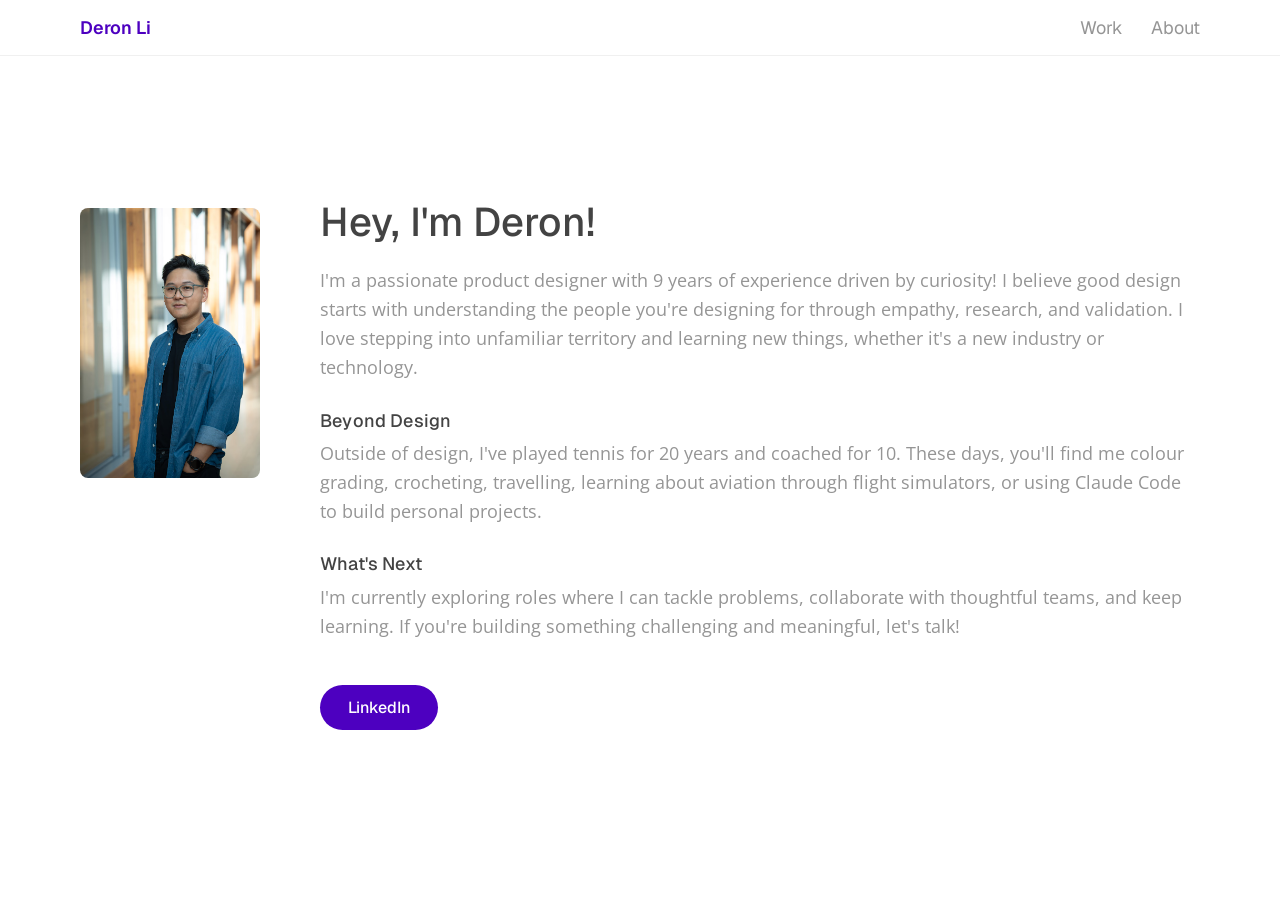
==== commit 24ca886b: "Update About intro to "passionate product designer" Co-Authored-By: Claude Opus 4.8 (1M context) <no" ====
--- a/about.html
+++ b/about.html
@@ -54,7 +54,7 @@
 
         <header class="cs-hero" id="summary">
           <h1 class="cs-title h1">Hey, I'm Deron!</h1>
-          <p class="cs-summary body-lg">I'm a senior product designer with 9 years of experience driven by curiosity! I believe good design starts with understanding the people you're designing for through empathy, research, and validation. I love stepping into unfamiliar territory and learning new things, whether it's a new industry or technology.</p>
+          <p class="cs-summary body-lg">I'm a passionate product designer with 9 years of experience driven by curiosity! I believe good design starts with understanding the people you're designing for through empathy, research, and validation. I love stepping into unfamiliar territory and learning new things, whether it's a new industry or technology.</p>
         </header>
 
         <section class="cs-section" id="beyond">
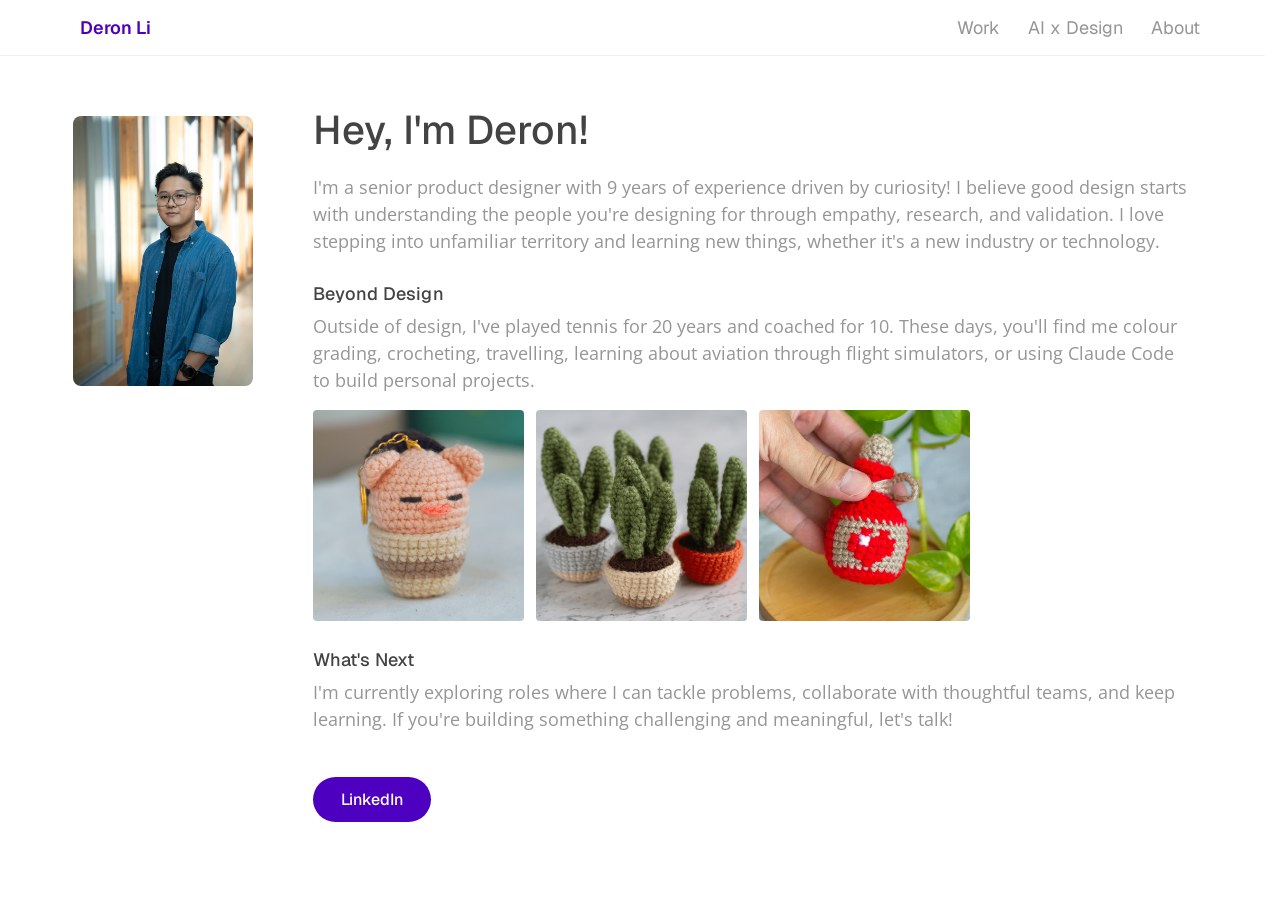
==== commit fc2d07da: "Add AI x Design page and relink the nav to it Replaces the old ai-fun.html (archived outside the rep" ====
--- a/about.html
+++ b/about.html
@@ -25,6 +25,8 @@
     .cs-section { margin-bottom: 28px; }
     .cs-hero > .cs-title { animation: none; }
     .cs-section h4 { margin-top: 0; margin-bottom: 8px; }
+    .about-photos { display: grid; grid-template-columns: repeat(4, 1fr); gap: 12px; margin-top: 16px; }
+    .about-photos img { width: 100%; aspect-ratio: 1; object-fit: cover; border-radius: 4px; display: block; }
   </style>
 </head>
 <body>
@@ -33,6 +35,7 @@
   <a class="logo label" href="index.html">Deron Li</a>
   <div class="nav-links">
     <a href="index.html#work" class="label">Work</a>
+    <a href="ai-design.html" class="label">AI x Design</a>
     <a href="about.html" class="label">About</a>
   </div>
   <button class="nav-hamburger" aria-label="Toggle menu" aria-expanded="false">
@@ -54,12 +57,17 @@
 
         <header class="cs-hero" id="summary">
           <h1 class="cs-title h1">Hey, I'm Deron!</h1>
-          <p class="cs-summary body-lg">I'm a passionate product designer with 9 years of experience driven by curiosity! I believe good design starts with understanding the people you're designing for through empathy, research, and validation. I love stepping into unfamiliar territory and learning new things, whether it's a new industry or technology.</p>
+          <p class="cs-summary body-lg">I'm a senior product designer with 9 years of experience driven by curiosity! I believe good design starts with understanding the people you're designing for through empathy, research, and validation. I love stepping into unfamiliar territory and learning new things, whether it's a new industry or technology.</p>
         </header>
 
         <section class="cs-section" id="beyond">
           <h4 class="h4">Beyond Design</h4>
           <p class="body-lg">Outside of design, I've played tennis for 20 years and coached for 10. These days, you'll find me colour grading, crocheting, travelling, learning about aviation through flight simulators, or using Claude Code to build personal projects.</p>
+          <div class="about-photos">
+            <img src="images/about/pigcrochet.png" alt="Crocheted pig" />
+            <img src="images/about/plantcrochet.png" alt="Crocheted plant" />
+            <img src="images/about/potioncrochet.png" alt="Crocheted potion" />
+          </div>
         </section>
 
         <section class="cs-section" id="next">
--- a/css/site.css
+++ b/css/site.css
@@ -1,4 +1,7 @@
-@import url('https://fonts.googleapis.com/css2?family=Geist:wght@400;500;600;700;800&family=Open+Sans:ital,wght@0,400;0,500;0,600;0,700;1,400&display=swap');
+/* Variable axes (wght@400..800) rather than fixed instances, so weight can be
+   interpolated — the hero highlights un-bold gradually as you scroll away.
+   Same families and same weight range as before. */
+@import url('https://fonts.googleapis.com/css2?family=Geist:wght@400..800&family=Open+Sans:ital,wght@0,400..700;1,400&display=swap');
 
 @property --layer-offset {
   syntax: '<length>';
@@ -106,6 +109,7 @@
    ════════════════════════════════════════════════════════ */
 html {
   scroll-behavior: smooth;
+  scrollbar-gutter: stable; /* reserve the scrollbar's space on every page, so the nav and layout never shift between short and long pages */
 }
 html, body {
   height: 100%; background: #ffffff;
@@ -241,19 +245,19 @@
 .lead {
   font-size: var(--text-lead);
   font-weight: var(--weight-regular);
-  line-height: var(--leading-relaxed);
+  line-height: var(--leading-normal);
 }
 .body-lg {
   font-size: var(--text-body-lg);
   font-weight: var(--weight-regular);
-  line-height: 1.6;
+  line-height: var(--leading-normal);
   letter-spacing: 0em;
 }
 
 .body {
   font-size: var(--text-body);
   font-weight: var(--weight-regular);
-  line-height: var(--leading-relaxed);
+  line-height: var(--leading-normal);
 }
 .label {
   font-family: var(--font-heading);
@@ -388,11 +392,16 @@
   from { clip-path: inset(0 100% 0 0); }
   to   { clip-path: inset(0 0% 0 0); }
 }
+/* --hl-fade runs 0 (fully emphasised) to 1 (indistinguishable from body text).
+   The hero scroll handler drives it; everywhere else it stays at its default 0. */
 .hl {
   display: inline;
   position: relative;
-  color: var(--charcoal);
-  font-weight: var(--weight-semibold);
+  color: color-mix(in srgb,
+                   var(--color-secondary) calc(var(--hl-fade, 0) * 100%),
+                   var(--charcoal));
+  font-weight: calc(var(--weight-semibold) -
+                    (var(--weight-semibold) - var(--weight-regular)) * var(--hl-fade, 0));
 }
 .hl::before {
   content: '';
@@ -411,6 +420,18 @@
 }
 .hl-run::before {
   animation-play-state: running;
+}
+/* Once the entrance wipe has finished, the underline hands over to the scroll.
+   The animation has to be dropped first — its `both` fill would keep pinning
+   clip-path to the drawn state and override anything set here.
+
+   Retracting means walking the right edge back toward the left, exactly
+   reversing the direction hl-wipe drew it in. Because this reads scroll
+   position rather than running on a clock, it holds wherever the scroll
+   stops. */
+.hl-settled::before {
+  animation: none;
+  clip-path: inset(0 calc(var(--hl-fade, 0) * 100%) 0 0);
 }
 
 /* ── Right col / Album stack ─────────────────────────── */
@@ -993,7 +1014,7 @@
 }
 .cs-list li {
   font-size: var(--text-body-lg);
-  line-height: var(--leading-relaxed);
+  line-height: var(--leading-normal);
   color: var(--color-secondary);
   padding-left: 20px;
   position: relative;
@@ -1022,7 +1043,7 @@
   align-items: flex-start;
   gap: 12px;
   font-size: var(--text-body-lg);
-  line-height: var(--leading-relaxed);
+  line-height: var(--leading-normal);
   color: var(--color-secondary);
   opacity: 0;
   transform: translateX(-20px);
@@ -1656,7 +1677,7 @@
 }
 .cs-issue-desc {
   font-size: var(--text-body-lg);
-  line-height: 1.6;
+  line-height: var(--leading-normal);
   color: var(--color-secondary);
   margin: 0;
 }
@@ -2284,7 +2305,7 @@
 }
 .srv-insight-text {
   font-size: var(--text-body-lg);
-  line-height: var(--leading-relaxed);
+  line-height: var(--leading-normal);
   color: var(--charcoal);
 }
 .srv-block { margin-bottom: 48px; }
@@ -2609,7 +2630,7 @@
 .srv-channel-card-desc {
   font-size: var(--text-label);
   color: var(--color-secondary);
-  line-height: var(--leading-relaxed);
+  line-height: var(--leading-normal);
   margin: 0;
 }
 .srv-channel-card .srv-channel-track {
@@ -2727,7 +2748,7 @@
 }
 .about-lead {
   font-size: var(--text-lead);
-  line-height: var(--leading-relaxed);
+  line-height: var(--leading-normal);
   color: var(--color-secondary);
 }
 .about-section {
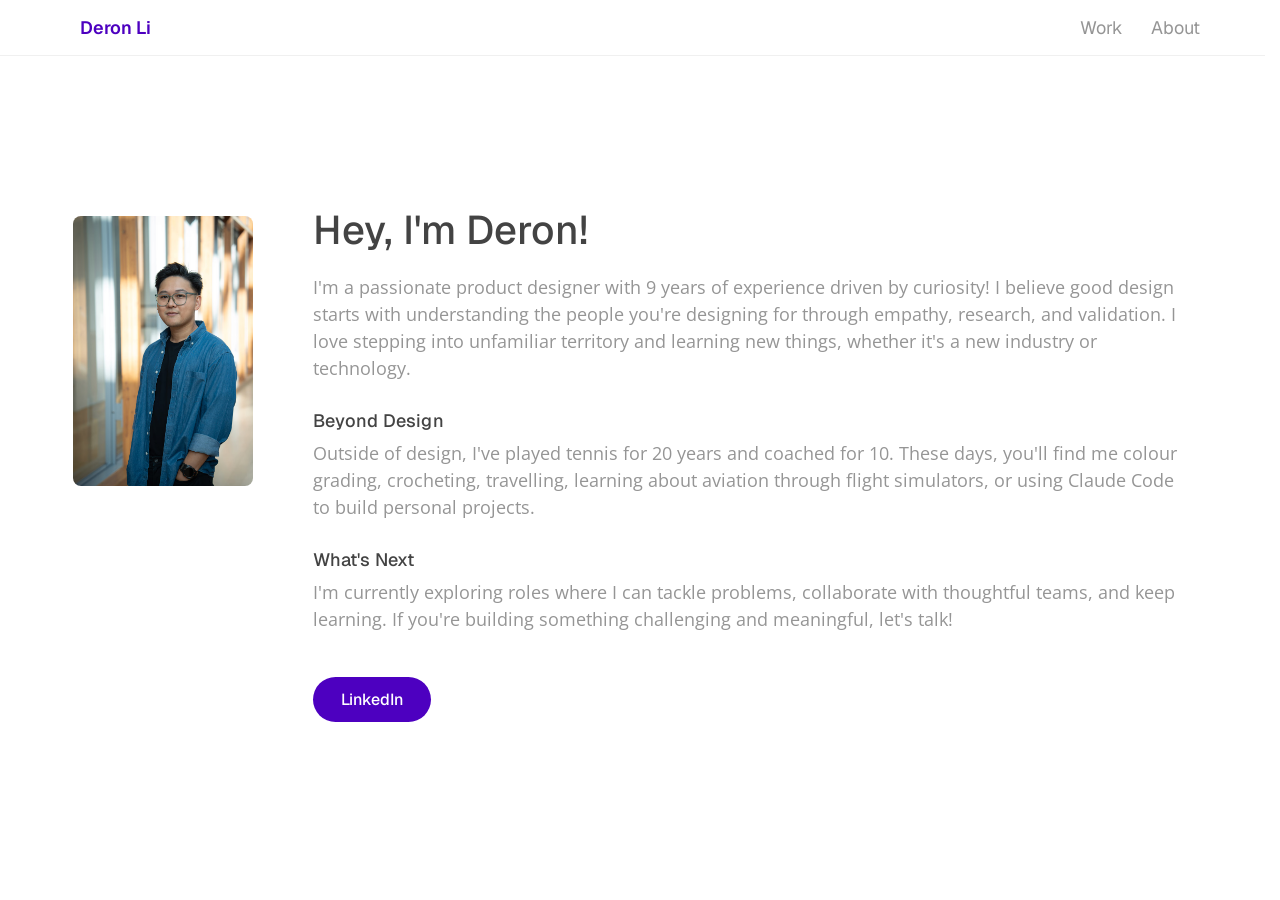
==== commit 342ee127: "Add AI x Design page and assets, nav link hidden New ai-design.html with only the images and videos " ====
--- a/about.html
+++ b/about.html
@@ -25,8 +25,6 @@
     .cs-section { margin-bottom: 28px; }
     .cs-hero > .cs-title { animation: none; }
     .cs-section h4 { margin-top: 0; margin-bottom: 8px; }
-    .about-photos { display: grid; grid-template-columns: repeat(4, 1fr); gap: 12px; margin-top: 16px; }
-    .about-photos img { width: 100%; aspect-ratio: 1; object-fit: cover; border-radius: 4px; display: block; }
   </style>
 </head>
 <body>
@@ -35,7 +33,7 @@
   <a class="logo label" href="index.html">Deron Li</a>
   <div class="nav-links">
     <a href="index.html#work" class="label">Work</a>
-    <a href="ai-design.html" class="label">AI x Design</a>
+    <a href="ai-design.html" class="label" hidden>AI x Design</a>
     <a href="about.html" class="label">About</a>
   </div>
   <button class="nav-hamburger" aria-label="Toggle menu" aria-expanded="false">
@@ -57,17 +55,12 @@
 
         <header class="cs-hero" id="summary">
           <h1 class="cs-title h1">Hey, I'm Deron!</h1>
-          <p class="cs-summary body-lg">I'm a senior product designer with 9 years of experience driven by curiosity! I believe good design starts with understanding the people you're designing for through empathy, research, and validation. I love stepping into unfamiliar territory and learning new things, whether it's a new industry or technology.</p>
+          <p class="cs-summary body-lg">I'm a passionate product designer with 9 years of experience driven by curiosity! I believe good design starts with understanding the people you're designing for through empathy, research, and validation. I love stepping into unfamiliar territory and learning new things, whether it's a new industry or technology.</p>
         </header>
 
         <section class="cs-section" id="beyond">
           <h4 class="h4">Beyond Design</h4>
           <p class="body-lg">Outside of design, I've played tennis for 20 years and coached for 10. These days, you'll find me colour grading, crocheting, travelling, learning about aviation through flight simulators, or using Claude Code to build personal projects.</p>
-          <div class="about-photos">
-            <img src="images/about/pigcrochet.png" alt="Crocheted pig" />
-            <img src="images/about/plantcrochet.png" alt="Crocheted plant" />
-            <img src="images/about/potioncrochet.png" alt="Crocheted potion" />
-          </div>
         </section>
 
         <section class="cs-section" id="next">
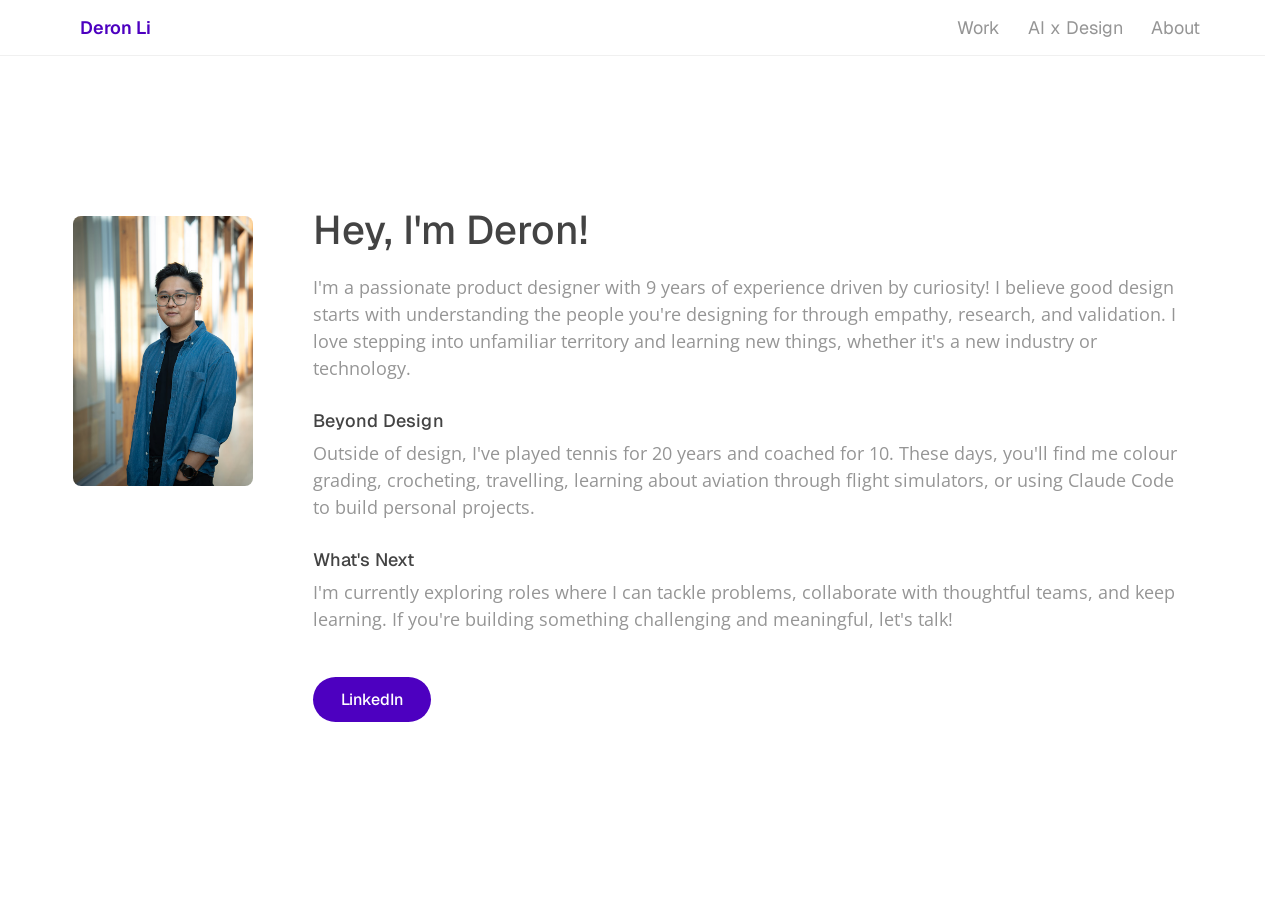
==== commit 480253b3: "Show AI x Design in the nav and fix the Discounts image path Un-hide the AI x Design nav link on all" ====
--- a/about.html
+++ b/about.html
@@ -33,7 +33,7 @@
   <a class="logo label" href="index.html">Deron Li</a>
   <div class="nav-links">
     <a href="index.html#work" class="label">Work</a>
-    <a href="ai-design.html" class="label" hidden>AI x Design</a>
+    <a href="ai-design.html" class="label">AI x Design</a>
     <a href="about.html" class="label">About</a>
   </div>
   <button class="nav-hamburger" aria-label="Toggle menu" aria-expanded="false">
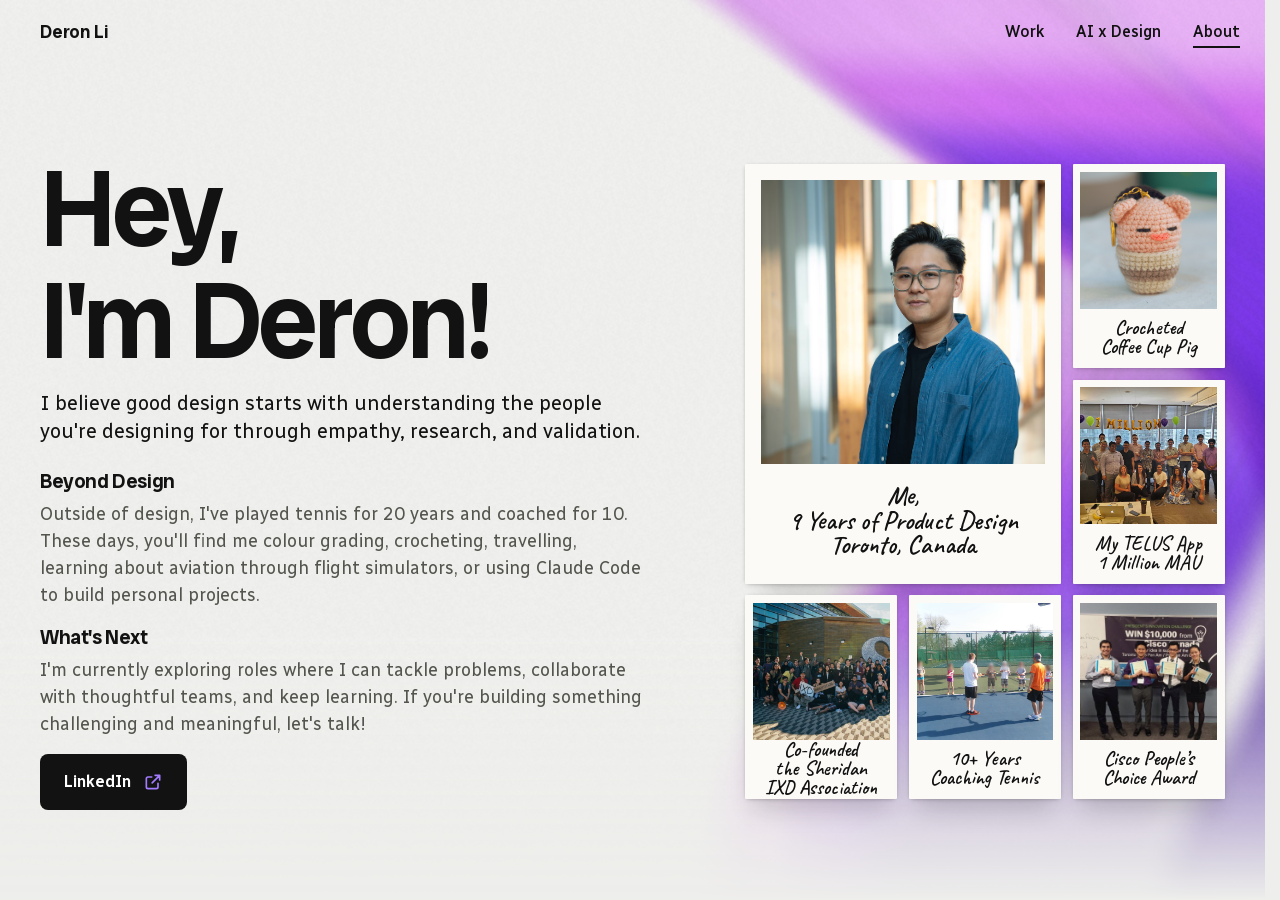
==== commit 6d372117: "Launch the redesign: new homepage, About, Motion Design and reskinned pages - Homepage: new hero, ro" ====
--- a/about.html
+++ b/about.html
@@ -4,7 +4,9 @@
   <meta charset="UTF-8" />
   <meta name="viewport" content="width=device-width, initial-scale=1.0" />
   <title>About · Deron Li</title>
-  <link rel="stylesheet" href="css/site.css">
+  <link rel="preload" href="fonts/radio-canada-big-latin.woff2" as="font" type="font/woff2" crossorigin>
+  <link rel="preload" href="fonts/radio-canada-latin.woff2" as="font" type="font/woff2" crossorigin>
+  <link rel="stylesheet" href="css/nav.css">
   <link rel="icon" type="image/png" sizes="32x32" href="images/favicon-32x32.png">
   <link rel="icon" type="image/png" sizes="16x16" href="images/favicon-16x16.png">
   <link rel="shortcut icon" href="images/favicon.ico">
@@ -16,78 +18,411 @@
     gtag('js', new Date());
     gtag('config', 'G-8R2R3N4KR2');
   </script>
+  <script>document.documentElement.classList.add('js');</script>
   <style>
-    .cs-page { min-height: 100vh; display: flex; align-items: center; }
-    .cs-body { width: 100%; padding-bottom: 0; }
-    .cs-toc { overflow: hidden; }
-    .about-photo { width: 100%; border-radius: 8px; display: block; object-fit: cover; }
-    .cs-hero { margin-bottom: 28px; }
-    .cs-section { margin-bottom: 28px; }
-    .cs-hero > .cs-title { animation: none; }
-    .cs-section h4 { margin-top: 0; margin-bottom: 8px; }
+    /* ════════════════════════════════════════════════════
+       ABOUT
+       One screen. His words on the left, a tidy grid of Polaroids on the right, his own print
+       the largest. Point at a print (or tap it) and it lifts off the page toward you.
+       His copy is plain body text. The wall is driven only by its own prints.
+       Tokens are the homepage's (index.html :root). New tokens are marked NEW.
+       Every print holds a real image. The five small ones are stand-ins he can swap.
+       ════════════════════════════════════════════════════ */
+    :root {
+      --font-marker: 'Caveat', 'Marker Felt', 'Comic Sans MS', cursive;   /* Polaroid captions only */
+      --ground: #EEEEEC;
+      --sheet: #FFFFFF;
+      --well: #E2E2DF;
+      --ink: #121212;
+      --body: #55554F;
+      --line: #D4D4D0;
+      --night-body: #A3A39D;
+      --accent: #4D00C0; --accent-night: #A27BFF;
+      --g1: #2E0091; --g2: #5B0FE0; --g3: #C24BEA; --g4: #F3D7F5;   /* the ribbon's four colours, light to deep (index.html) */
+
+      --font-display: 'Radio Canada Big', 'Helvetica Neue', Arial, sans-serif;
+      --font-text: 'Radio Canada', 'Helvetica Neue', Arial, sans-serif;
+      --t-label: 16px;
+      --t-body: 18px;
+      --t-lead: 24px;
+      --t-title: 32px;
+      --t-head: clamp(36px, 4.4vw, 64px);
+      --t-display: clamp(44px, 8.4vw, 120px);   /* the homepage display size */
+
+      /* NEW spacing (Deron, 2026-11-22: tighten About, and make the spacing reusable).
+         A base scale, then role tokens that say what each gap is for. Rules use the role tokens,
+         and screen sizes change the role tokens, not the rules. To move into the shared token file. */
+      --space-1: 4px;  --space-2: 8px;  --space-3: 12px; --space-4: 16px;
+      --space-5: 24px; --space-6: 32px; --space-7: 48px; --space-8: 64px;
+      --gap-label: var(--space-3);     /* a title to its meta line */
+      --gap-text: var(--space-4);      /* a title or meta to its first paragraph */
+      --gap-heading: var(--space-2);   /* an item title to its description */
+      --gap-item: var(--space-5);      /* between items in a group, and before the actions */
+      --gap-group: var(--space-6);     /* between groups inside a section */
+      --gap-section: var(--space-8);   /* between sections (stacked layouts: the copy and the photo wall) */
+
+      --max: 1360px;
+      --gutter: 40px;
+      --gap: 24px;
+      --nav-h: 64px;
+      --r: 8px;
+      --print: #FBFAF7;                         /* NEW: the Polaroid's paper, a clean, slightly warm white */
+      /* NEW: the prints' contact shading, asked for by Deron for the Polaroids (an exception to the
+         no-shadow rule). Two layers under each print, like the tool stickers on AI x Design:
+         a tight contact shadow where the paper meets the page, and a soft cast shadow that falls
+         further and spreads as the print lifts. */
+      --print-contact: rgb(18 18 18 / 0.30);
+      --print-cast: rgb(18 18 18 / 0.34);
+      --print-lift: 10px;                       /* NEW: how far a print rises toward the viewer when lifted */
+      --print-tilt: 12deg;                      /* NEW: the most a small print tips toward the pointer (7deg for his), set in the script */
+      --print-depth: 22px;                      /* NEW: a lifted small print's thickness (it is 0 flat on the page) */
+      --print-depth-main: 34px;                 /* NEW: the same for his larger print */
+      --print-edge-lit: #E2DFD6;                /* NEW: the print's edge facing the light (top and left) */
+      --print-edge-shade: #C2BEB3;              /* NEW: the edge turned away from it (bottom and right) */
+
+      --out: cubic-bezier(0.16, 1, 0.3, 1);
+      --soft: cubic-bezier(0.4, 0, 0.2, 1);
+      --drum: cubic-bezier(0.7, 0, 0.2, 1);
+    }
+
+    *, *::before, *::after { box-sizing: border-box; }
+    html { background: var(--ground); -webkit-text-size-adjust: 100%; scroll-behavior: smooth; }
+    body { margin: 0; background: var(--ground); color: var(--body); font-family: var(--font-text); font-size: var(--t-body); line-height: 1.5; overflow-x: clip; }
+    h1, h2, p, ul, figure { margin: 0; padding: 0; }
+    h1, h2 { font-size: inherit; font-weight: inherit; }
+    ul { list-style: none; }
+    a { color: inherit; text-decoration: none; }
+    button { font: inherit; color: inherit; background: none; border: 0; padding: 0; cursor: pointer; }
+    img, svg, video { display: block; }
+    .sr-only { position: absolute; width: 1px; height: 1px; overflow: hidden; clip: rect(0 0 0 0); white-space: nowrap; }
+    :focus-visible { outline: 2px solid var(--ink); outline-offset: 4px; border-radius: 4px; }
+
+    .wrap { width: min(var(--max), calc(100% - var(--gutter) * 2)); margin: 0 auto; }
+    .grid { display: grid; grid-template-columns: repeat(12, minmax(0, 1fr)); column-gap: var(--gap); }
+    .arrow { width: 20px; height: 20px; flex: none; transition: transform 0.4s var(--out); }
+
+    /* ════════ TEXT STYLES (role names, for the coming styleguide) ════════ */
+    .t-display { color: var(--ink); font-family: var(--font-display); font-size: var(--t-display); font-weight: 600; line-height: 1.04; letter-spacing: -0.04em; }
+    .t-head { color: var(--ink); font-family: var(--font-display); font-size: var(--t-head); font-weight: 600; line-height: 1.05; letter-spacing: -0.035em; text-wrap: balance; }
+    .t-sub { color: var(--ink); font-family: var(--font-display); font-size: var(--t-lead); font-weight: 600; line-height: 1.2; letter-spacing: -0.02em; }
+    .t-lead { font-size: var(--t-lead); line-height: 1.4; text-wrap: pretty; }
+    .t-body { font-size: var(--t-body); line-height: 1.5; text-wrap: pretty; }
+    .label { font-family: var(--font-text); font-size: var(--t-label); font-weight: 500; line-height: 1.5; }
+
+    /* ════════ REVEAL (the homepage's rv-t) ════════ */
+    .js .rv-t { opacity: 0; transform: translateY(20px); }
+    .js .rv-t.in { opacity: 1; transform: none; transition: opacity 1.1s var(--soft) var(--d, 0ms), transform 1.1s var(--out) var(--d, 0ms); }
+
+    /* ════════ THE PAGE: one screen ════════ */
+    .about { min-height: 100svh; padding: calc(var(--nav-h) + 40px) 0 48px; display: flex; align-items: center; }
+    .about-in { position: relative; z-index: 1; align-items: center; }
+
+    /* ════════ RIBBON: the homepage's silk scarves behind the page (js/ribbon.js) ════════
+       Fills the page behind the copy and the wall, and fades into the ground at the foot. */
+    .about { position: relative; }
+    .about-bg { position: absolute; inset: 0; z-index: 0; width: 100%; height: 100%; pointer-events: none;
+      -webkit-mask-image: linear-gradient(to bottom, #000 70%, transparent); mask-image: linear-gradient(to bottom, #000 70%, transparent); }
+    /* stacked: a band behind the wall (placed by the script below), soft at its top and foot */
+    .about-bg.is-band { bottom: auto; -webkit-mask-image: linear-gradient(to bottom, transparent, #000 22%, #000 78%, transparent); mask-image: linear-gradient(to bottom, transparent, #000 22%, #000 78%, transparent); }
+    .words { grid-column: 1 / 8; padding-right: 72px; }   /* room between the copy and the wall */
+
+    /* the greeting rolls up from its baseline, as the homepage role line does */
+    .hello { overflow: hidden; padding-bottom: 0.12em; margin-bottom: -0.12em; }
+    .hello > span { display: block; }
+    /* when the title needs two lines it breaks as "Hey," over "I'm Deron!", never inside "I'm Deron!" */
+    .hello .ln { display: inline-block; white-space: nowrap; }
+    .js .hello > span { transform: translateY(116%); }
+    .js .hello.in > span { transform: none; transition: transform 0.9s var(--drum); }
+    .intro { margin-top: var(--gap-text); color: var(--ink); }
+
+    .pair { display: grid; grid-template-columns: 1fr; row-gap: var(--gap-item); margin-top: var(--gap-group); }   /* stacked: Beyond Design, then What's Next */
+    .pair h2 { margin-bottom: var(--gap-heading); }
+    .actions { display: flex; flex-wrap: wrap; gap: 12px; margin-top: var(--gap-item); }
+    .btn { display: inline-flex; align-items: center; gap: 12px; height: 56px; padding: 0 24px; border-radius: var(--r); background: var(--ink); color: var(--sheet); font-weight: 600; transition: background-color 0.3s var(--soft); }
+    .btn .arrow { color: var(--accent-night); }
+    .btn:hover { background: var(--accent); }
+    .btn:hover .arrow { color: var(--sheet); transform: translate(4px, -4px); }
+    /* external link icon (opens another site): the box stays put and the arrow nudges out of it on hover */
+    .arrow.ext .out { transition: transform 0.3s var(--out); }
+    a:hover > .arrow.ext { transform: none; } a:hover > .arrow.ext .out { transform: translate(2px, -2px); }
+
+    /* ════════ THE WALL: six Polaroids on a tidy 3 x 3 grid ════════
+       Each print follows the real instant-film format: a square photo, a thin even border on
+       three sides (5.1% of the card's width) and a deep chin at the bottom that holds the
+       caption. The card is 88 by 118 (the real one is 88 by 107): the chin is deeper so a
+       caption can run to three lines in marker (the Sheridan IXD caption needs three). Near-sharp corners, no outline: the edge is the shadow.
+       His print is the same format, a 2 x 2 block. The prints sit straight on even gaps.
+       A print's cell never moves (it is the hit area). The paper inside it is what lifts.
+
+       Lift, like the AI x Design tool stickers: the script drives five springs per print and
+       writes them as variables. --h is the lift (0 resting on the page, 1 lifted), --rx and
+       --ry the tilt toward the pointer, --tx and --ty a small drift toward it. Only transform
+       and opacity change while a print moves. The size never changes. */
+    .side { grid-column: 8 / 13; justify-self: end; width: min(100%, calc((100svh - var(--nav-h) - 112px) * 0.752)); container-type: inline-size; }
+    .wall { display: grid; grid-template-columns: repeat(3, minmax(0, 1fr)); gap: 2.4cqw; }
+    .print { --h: 0; --rx: 0deg; --ry: 0deg; --tx: 0px; --ty: 0px; --depth: var(--print-depth);
+             grid-column: var(--c); grid-row: var(--r); position: relative; z-index: 1; isolation: isolate; display: block; aspect-ratio: 88 / 118; text-align: center; cursor: default; -webkit-tap-highlight-color: transparent;
+             perspective: 700px; }
+    .print.is-up { z-index: 10; }
+    /* the card: a solid print in real 3D. Its face is .print-in, and four side faces (added by the
+       script) fold back from its edges, so the thickness you see follows the tilt and the
+       perspective. The depth grows with the lift: flat on the page there is no edge at all. */
+    .card { position: relative; display: block; height: 100%; pointer-events: none; transform-style: preserve-3d;
+            transform: translate3d(var(--tx), calc(var(--ty) - var(--h) * 4px), calc(var(--h) * var(--print-lift))) rotateX(var(--rx)) rotateY(var(--ry)); }
+    .edge { position: absolute; display: block; pointer-events: none; }
+    .edge.is-l { left: 0; top: 0; bottom: 0; width: var(--depth); background: var(--print-edge-lit); transform-origin: 0 50%; transform: rotateY(90deg) scaleX(var(--h)); }
+    .edge.is-r { right: 0; top: 0; bottom: 0; width: var(--depth); background: var(--print-edge-shade); transform-origin: 100% 50%; transform: rotateY(-90deg) scaleX(var(--h)); }
+    .edge.is-t { left: 0; right: 0; top: 0; height: var(--depth); background: var(--print-edge-lit); transform-origin: 50% 0; transform: rotateX(-90deg) scaleY(var(--h)); }
+    .edge.is-b { left: 0; right: 0; bottom: 0; height: var(--depth); background: var(--print-edge-shade); transform-origin: 50% 100%; transform: rotateX(90deg) scaleY(var(--h)); }
+    .print-in { position: relative; display: flex; flex-direction: column; height: 100%; padding: 5.1% 5.1% 0; overflow: hidden; background: var(--print); border-radius: 1px; pointer-events: none; }
+    /* the shading under the paper: it stays on the page while the paper rises */
+    .print::before, .print::after { content: ''; position: absolute; z-index: -1; pointer-events: none; border-radius: 4px; }
+    .print::before { inset: 1px; background: var(--print-contact); filter: blur(2px); transform: translateY(1px); opacity: calc(1 - var(--h) * 0.75); }
+    .print::after { inset: 8% 6% 0; background: var(--print-cast); filter: blur(12px);
+                    transform: translate(calc(var(--tx) * -0.6), calc(10px + var(--h) * 16px)) scale(calc(1 - var(--h) * 0.04));
+                    opacity: calc(0.5 + var(--h) * 0.5); }
+    /* a satin sheen that slides across the print as it tips, as on the stickers */
+    .print-in::after { content: ''; position: absolute; inset: -20% -60%; pointer-events: none;
+                       background: linear-gradient(115deg, rgb(255 255 255 / 0) 40%, rgb(255 255 255 / 0.16) 50%, rgb(255 255 255 / 0) 60%);
+                       transform: translateX(calc(var(--ry) * -2.4)); opacity: var(--h); }
+    .shot { position: relative; display: block; flex: none; aspect-ratio: 1 / 1; overflow: hidden; background: var(--well); }
+    .shot img, .shot video { position: absolute; inset: 0; width: 100%; height: 100%; object-fit: cover; }
+    /* captions are hand-written, as on a real Polaroid (Caveat, SIL Open Font Licence, self-hosted) */
+    @font-face { font-family: 'Caveat'; font-weight: 400 700; font-display: swap; src: url(fonts/caveat-latin.woff2) format('woff2'); }
+    .cap { display: flex; align-items: center; justify-content: center; flex: 1; margin: 0 -2%; padding: 0 0 2%; color: var(--ink); line-height: 1.1; text-align: center; text-wrap: balance; font-family: var(--font-marker); font-weight: 400; letter-spacing: 0; }
+    /* his print: the same format, the largest, in a 2 x 2 block */
+    .print.is-main { grid-column: 1 / 3; grid-row: 1 / 3; aspect-ratio: auto; }
+    .print.is-main { --depth: var(--print-depth-main); perspective: 1400px; }
+    .print.is-main .shot img { object-position: 50% 22%; }
+    /* his caption: three set lines (name, years, city), each kept whole */
+    .cap.is-id { flex-direction: column; } .cap.is-id > span { white-space: nowrap; }
+    /* Caveat draws small for its size, so captions run about 30% larger than the text around them */
+    .cap { font-size: 1.25em; font-weight: 600 !important; line-height: 0.95 !important; }
+    .print.is-main .cap { font-family: var(--font-marker); font-size: calc(var(--t-lead) * 1.3); font-weight: 600; letter-spacing: 0; }
+
+    /* keyboard focus: the print lifts (the script) and gets a ring. Colour is never touched. */
+    .print:focus-visible { outline: none; }
+    .print:focus-visible .print-in { outline: 2px solid var(--ink); outline-offset: -2px; }
+
+    /* arrival: the prints are laid down one by one, his first */
+    .js .wall:not(.in) .print { opacity: 0; transform: translateY(24px); }
+    .wall.in:not(.is-live) .print { transition: transform 0.9s var(--out) calc(var(--i) * 70ms + 200ms), opacity 0.4s var(--soft) calc(var(--i) * 70ms + 200ms); }
+
+    /* ════════ RESPONSIVE ════════ */
+    /* a laptop screen (940px tall or less): tighter space so the page still reads as one screen */
+    @media (min-width: 1025px) and (max-height: 940px) {
+      :root { --t-lead: 20px; --gap-text: var(--space-3); --gap-item: var(--space-4); --gap-group: var(--space-5); }
+      .about { padding: calc(var(--nav-h) + 12px) 0 12px; }
+      .side { width: min(100%, calc((100svh - var(--nav-h) - 80px) * 0.752)); }
+    }
+    @media (max-width: 1024px) {
+      :root { --gutter: 32px; --t-title: 24px; }
+      .about { display: block; min-height: 0; padding: calc(var(--nav-h) + 32px) 0 72px; }
+      .about-in { display: flex; flex-direction: column; align-items: stretch; }
+      .words { display: contents; }
+      .hello { order: 1; } .intro { order: 3; }
+      .side { order: 4; width: min(100%, 560px); margin: var(--gap-section) auto 0; }
+      .pair { order: 5; margin-top: var(--gap-section); }
+    }
+    @media (max-width: 768px) {
+      :root { --gutter: 16px; --gap: 16px; --t-lead: 20px; --nav-h: 56px; --gap-label: var(--space-2); --gap-section: var(--space-7); }
+      body { font-size: 16px; }
+      .t-body { font-size: 16px; }
+      .about { padding: calc(var(--nav-h) + 24px) 0 56px; }
+      .side { width: 100%; margin: var(--gap-section) 0 0; }
+      .wall { font-size: 12px; line-height: 1.25; gap: 2cqw; }
+      .print.is-main .cap { font-size: 21px; }
+      .cap { margin: 0; white-space: normal; text-align: center; line-height: 1.05; }   /* marker is wider than the text face: a long caption wraps to two lines in the small chin */
+    }
+    @media (prefers-reduced-motion: reduce) {
+      html { scroll-behavior: auto; }
+      *, *::before, *::after { animation: none !important; transition: none !important; }
+      .js .rv-t, .js .hello > span { opacity: 1; transform: none; }
+      /* no tilt and no travel: a lifted print only casts the longer shadow (the script sets --h, nothing else) */
+      .js .wall:not(.in) .print { opacity: 1; transform: none; }
+    }
   </style>
 </head>
-<body>
-
-<nav>
-  <a class="logo label" href="index.html">Deron Li</a>
-  <div class="nav-links">
-    <a href="index.html#work" class="label">Work</a>
-    <a href="ai-design.html" class="label">AI x Design</a>
-    <a href="about.html" class="label">About</a>
+<body id="top">
+
+<nav class="nav" aria-label="Main">
+  <div class="wrap nav-in">
+    <a class="nav-logo" href="index.html">Deron Li</a>
+    <div class="nav-links label"><a href="index.html#work">Work</a><a href="ai-design.html">AI x Design</a><a href="about.html" aria-current="page">About</a></div>
   </div>
-  <button class="nav-hamburger" aria-label="Toggle menu" aria-expanded="false">
-    <span></span><span></span><span></span>
-  </button>
 </nav>
 
-<div class="cs-page">
-
-  <div class="cs-body">
-
-    <div class="cs-layout">
-
-      <aside class="cs-toc">
-        <img class="about-photo" src="images/about/deron.avif" alt="Deron Li" />
-      </aside>
-
-      <div class="cs-sections">
-
-        <header class="cs-hero" id="summary">
-          <h1 class="cs-title h1">Hey, I'm Deron!</h1>
-          <p class="cs-summary body-lg">I'm a passionate product designer with 9 years of experience driven by curiosity! I believe good design starts with understanding the people you're designing for through empathy, research, and validation. I love stepping into unfamiliar territory and learning new things, whether it's a new industry or technology.</p>
-        </header>
-
-        <section class="cs-section" id="beyond">
-          <h4 class="h4">Beyond Design</h4>
-          <p class="body-lg">Outside of design, I've played tennis for 20 years and coached for 10. These days, you'll find me colour grading, crocheting, travelling, learning about aviation through flight simulators, or using Claude Code to build personal projects.</p>
+<main class="about">
+  <canvas class="about-bg" aria-hidden="true"></canvas>
+  <div class="wrap grid about-in">
+
+    <div class="words">
+      <h1 class="hello t-display"><span><span class="ln">Hey,</span> <span class="ln">I'm Deron!</span></span></h1>
+
+      <!-- Deron's copy, verbatim -->
+      <p class="intro t-lead rv-t" style="--d: 200ms">I believe good design starts with understanding the people you're designing for through empathy, research, and validation.</p>
+
+      <div class="pair">
+        <section class="rv-t" style="--d: 380ms" aria-labelledby="beyond-title">
+          <h2 class="t-sub" id="beyond-title">Beyond Design</h2>
+          <!-- Deron's copy, verbatim, plain body text -->
+          <p class="t-body">Outside of design, I've played tennis for 20 years and coached for 10. These days, you'll find me colour grading, crocheting, travelling, learning about aviation through flight simulators, or using Claude Code to build personal projects.</p>
         </section>
 
-        <section class="cs-section" id="next">
-          <h4 class="h4">What's Next</h4>
-          <p class="body-lg">I'm currently exploring roles where I can tackle problems, collaborate with thoughtful teams, and keep learning. If you're building something challenging and meaningful, let's talk!</p>
-          <a href="https://www.linkedin.com/in/deronli/" class="about-cta" target="_blank" rel="noopener">LinkedIn</a>
+        <section class="rv-t" style="--d: 460ms" aria-labelledby="next-title">
+          <h2 class="t-sub" id="next-title">What's Next</h2>
+          <!-- Deron's copy, verbatim -->
+          <p class="t-body">I'm currently exploring roles where I can tackle problems, collaborate with thoughtful teams, and keep learning. If you're building something challenging and meaningful, let's talk!</p>
+          <div class="actions label">
+            <a class="btn" href="https://www.linkedin.com/in/deronli/" target="_blank" rel="noopener">LinkedIn <svg class="arrow ext" viewBox="0 0 24 24" fill="none" stroke="currentColor" stroke-width="2" stroke-linecap="round" stroke-linejoin="round" aria-hidden="true"><path d="M18 13.5V18a2 2 0 0 1-2 2H6a2 2 0 0 1-2-2V8a2 2 0 0 1 2-2h4.5"/><path class="out" d="M14.5 4H20v5.5M20 4l-9 9"/></svg></a>
+          </div>
         </section>
-
       </div>
-
     </div>
 
+    <!-- The wall: a 3 x 3 grid. --c and --r are a print's column and row, --i is its turn to arrive.
+         The five small prints are stand-ins from the repo, to swap for his own photos and clips. -->
+    <div class="side">
+      <div class="wall label" role="group" aria-label="Photo wall. Point at a print, tap it or tab to it to enlarge it.">
+        <figure class="print is-main" style="--i: 0">
+          <span class="print-in"><span class="shot"><img src="images/about/deron.avif" alt="Deron Li, smiling, in a denim shirt" /></span><span class="cap is-id"><span>Me,</span> <span>9 Years of Product Design</span> <span>Toronto, Canada</span></span></span>
+        </figure>
+
+        <button type="button" class="print" style="--c: 3; --r: 1; --i: 1" aria-label="Crocheted Coffee Cup Pig: a crocheted pig keychain sitting in a striped cup.">
+          <span class="print-in"><span class="shot"><img src="images/about/pigcrochet.png" alt="" /></span><span class="cap">Crocheted Coffee Cup Pig</span></span>
+        </button>
+        <button type="button" class="print" style="--c: 3; --r: 2; --i: 2" aria-label="My Telus App 1 Million MAU: the team celebrating under 1 Million balloons in the office.">
+          <span class="print-in"><span class="shot"><img src="images/about/my-telus-1-million.jpg" alt="" /></span><span class="cap">My TELUS App<br />1 Million MAU</span></span>
+        </button>
+        <button type="button" class="print" style="--c: 1; --r: 3; --i: 3" aria-label="IXD Association Cofounder: the Sheridan interaction design class in a group photo outside the campus building.">
+          <span class="print-in"><span class="shot"><img src="images/about/ixd-orientation.jpg" alt="" /></span><span class="cap">Co-founded the Sheridan IXD Association</span></span>
+        </button>
+        <button type="button" class="print" style="--c: 2; --r: 3; --i: 4" aria-label="Tennis Coach: two coaches leading a junior tennis class on a court.">
+          <span class="print-in"><span class="shot"><img src="images/about/tennis-coaching.jpg" alt="" /></span><span class="cap">10+ Years Coaching Tennis</span></span>
+        </button>
+        <button type="button" class="print" style="--c: 3; --r: 3; --i: 5" aria-label="Cisco People's Choice Award: four teammates holding certificates at the President's Innovation Challenge.">
+          <span class="print-in"><span class="shot"><img src="images/about/cisco-challenge.jpg" alt="" /></span><span class="cap">Cisco People’s Choice Award</span></span>
+        </button>
+      </div>
+    </div>
+
   </div>
-
-</div>
+</main>
+
 
 <script>
-requestAnimationFrame(() => {
-  const els = document.querySelectorAll('.cs-hero > *, .cs-section > *');
-  els.forEach((el, i) => { el.style.transitionDelay = `${i * 0.1}s`; });
-  requestAnimationFrame(() => {
-    els.forEach(el => el.classList.add('is-visible'));
+(() => {
+  const reduce = matchMedia('(prefers-reduced-motion: reduce)').matches;
+  const fine = matchMedia('(hover: hover) and (pointer: fine)').matches;
+  const $ = (s, r = document) => r.querySelector(s);
+  const $$ = (s, r = document) => [...r.querySelectorAll(s)];
+
+  /* ── Arrival: the greeting rolls up, the words follow, the prints land ── */
+  const io = new IntersectionObserver((es) => es.forEach((e) => { if (e.isIntersecting) { e.target.classList.add('in'); io.unobserve(e.target); } }));
+  $$('.rv-t, .hello').forEach((el) => io.observe(el));
+
+  /* ── The wall: prints that lift like the AI x Design tool stickers ──
+     Each print has five springs: h (the lift), rx and ry (the tilt), tx and ty (a small drift).
+     Pointer over a print: it lifts, and tips and drifts toward the cursor (the edge nearest the
+     cursor dips, as if pressed). Tap or keyboard focus: it lifts and holds a slight tip.
+     The loop runs only while a spring is moving: no frames when the wall is still. */
+  const wall = $('.wall'), all = $$('.print', wall);
+  /* build each print as a solid card: the face plus four side faces that fold back from its edges */
+  all.forEach((el) => {
+    const face = $('.print-in', el), card = document.createElement('span');
+    card.className = 'card';
+    el.insertBefore(card, face); card.append(face);
+    ['l', 'r', 't', 'b'].forEach((k) => { const e = document.createElement('span'); e.className = 'edge is-' + k; e.setAttribute('aria-hidden', 'true'); card.append(e); });
   });
-});
+  const SPR ={ h: [150, 15], rx: [140, 18], ry: [140, 18], tx: [140, 18], ty: [140, 18] };   /* stiffness, damping: the stickers' values */
+  const tiles = all.map((el) => {
+    const main = el.classList.contains('is-main');
+    const s = {}; for (const k in SPR) s[k] = { x: 0, v: 0, t: 0 };
+    return { el, main, s, tilt: main ? 7 : 12, drift: main ? 3 : 4, over: false };
+  });
+  let held = null, running = false, last = 0;
+  const frames = { n: 0, ms: 0 };
+  window.__wallStats = frames;                                 /* frame cost, read by the QA script */
+
+  const write = (t) => {
+    const s = t.s, st = t.el.style;
+    st.setProperty('--h', s.h.x.toFixed(3));
+    st.setProperty('--rx', s.rx.x.toFixed(2) + 'deg'); st.setProperty('--ry', s.ry.x.toFixed(2) + 'deg');
+    st.setProperty('--tx', s.tx.x.toFixed(2) + 'px'); st.setProperty('--ty', s.ty.x.toFixed(2) + 'px');
+    t.el.classList.toggle('is-up', s.h.x > 0.05);
+  };
+  const step = (now) => {
+    const t0 = performance.now();
+    const dt = Math.min(1 / 30, Math.max(0, (now - last) / 1000)); last = now;
+    let busy = false;
+    for (const t of tiles) {
+      let moved = false;
+      for (const k in SPR) {
+        const s = t.s[k], [K, C] = SPR[k];
+        s.v += (K * (s.t - s.x) - C * s.v) * dt; s.x += s.v * dt;
+        if (k === 'h' && s.x < 0) { s.x = 0; s.v = 0; }       /* paper can't sink into the page */
+        if (Math.abs(s.v) > 1e-3 || Math.abs(s.t - s.x) > 1e-3) { busy = moved = true; } else if (s.x !== s.t) { s.x = s.t; s.v = 0; moved = true; }
+      }
+      if (moved) write(t);
+    }
+    frames.ms += performance.now() - t0; frames.n++;
+    if (busy) requestAnimationFrame(step); else running = false;
+  };
+  const kick = () => { if (running) return; running = true; last = performance.now(); requestAnimationFrame(step); };
+  const aim = (t, lift, x = 0, y = 0) => {                     /* x, y: the cursor from the centre, -0.5 to 0.5 */
+    const s = t.s;
+    s.h.t = lift ? 1 : 0;
+    if (reduce) { for (const k in SPR) { s[k].t = k === 'h' ? s.h.t : 0; s[k].x = s[k].t; s[k].v = 0; } write(t); return; }
+    s.ry.t = x * 2 * t.tilt; s.rx.t = -y * 2 * t.tilt;            /* the edge nearest the cursor dips */
+    s.tx.t = x * 2 * t.drift; s.ty.t = y * 2 * t.drift;           /* and the print drifts a few px toward it */
+    kick();
+  };
+  const settle = () => {
+    for (const t of tiles) {
+      const keyed = t.el.matches(':focus-visible');
+      if (t.over) continue;                                        /* the pointer is driving this one */
+      if (held === t || keyed) aim(t, true, 0.18, -0.12); else aim(t, false);
+    }
+    $$('video', wall).forEach((v) => { const t = tiles.find((x) => x.el.contains(v)); (t.s.h.t > 0 && !reduce) ? v.play().catch(() => {}) : v.pause(); });
+  };
+  tiles.forEach((t) => {
+    if (fine) {
+      t.el.addEventListener('pointerenter', () => { t.over = true; });
+      t.el.addEventListener('pointermove', (e) => {
+        const r = t.el.getBoundingClientRect();
+        const x = Math.max(-0.5, Math.min(0.5, (e.clientX - r.left) / r.width - 0.5)), y = Math.max(-0.5, Math.min(0.5, (e.clientY - r.top) / r.height - 0.5));
+        t.over = true; aim(t, true, x, y);
+      });
+      t.el.addEventListener('pointerleave', () => { t.over = false; settle(); });
+    }
+    t.el.addEventListener('focus', settle); t.el.addEventListener('blur', settle);
+    /* touch (and a click from the keyboard): tap to lift, tap again or anywhere else to set it down */
+    t.el.addEventListener('click', (e) => { e.stopPropagation(); if (fine && e.detail) return; held = held === t ? null : t; settle(); t.el.setAttribute && t.el.tagName === 'BUTTON' && t.el.setAttribute('aria-pressed', held === t ? 'true' : 'false'); });
+  });
+  document.addEventListener('click', () => { if (held) { const was = held; held = null; settle(); was.el.tagName === 'BUTTON' && was.el.setAttribute('aria-pressed', 'false'); } });
+  document.addEventListener('keydown', (e) => { if (e.key === 'Escape') { held = null; if (all.includes(document.activeElement)) document.activeElement.blur(); settle(); } });
+
+  requestAnimationFrame(() => requestAnimationFrame(() => {
+    wall.classList.add('in');
+    setTimeout(() => wall.classList.add('is-live'), reduce ? 0 : 2200);
+  }));
+})();
 </script>
-
-<script src="js/lightbox.js" defer></script>
-<script src="js/nav.js" defer></script>
+<script src="js/ribbon.js"></script>
+<script>
+/* The ribbon (js/ribbon.js). On a wide screen it fills the page behind the copy and the wall. Once the page stacks
+   (1024px and under) the copy runs full width, so the ribbon only fills the band behind the photo wall, bleeding
+   past it a little, and the words above and below stay on the plain ground. */
+(() => {
+  const about = document.querySelector('.about'), side = document.querySelector('.side'), cv = document.querySelector('.about-bg');
+  const place = () => {
+    if (innerWidth > 1024) { cv.style.top = cv.style.height = ''; cv.classList.remove('is-band'); return; }
+    const a = about.getBoundingClientRect(), r = side.getBoundingClientRect(), pad = Math.round(r.height * 0.1);
+    cv.style.top = Math.round(r.top - a.top - pad) + 'px'; cv.style.height = Math.round(r.height + pad * 2) + 'px'; cv.classList.add('is-band');
+  };
+  if (window.Ribbon) Ribbon.mount(cv, { host: about, phone: () => false, place });
+})();
+</script>
+<script src="js/site-nav.js"></script>
 </body>
 </html>
--- a/css/nav.css
+++ b/css/nav.css
@@ -0,0 +1,100 @@
+/* ════════════════════════════════════════════════════════
+   SITE NAV (redesign). One shared piece for every page.
+   Transparent over the top of the page, the page's own ground and a soft shadow once you scroll.
+   It slides away while you scroll down and comes back when you scroll up.
+   "Deron Li" left, Work / AI x Design / About right, no hamburger on phones.
+   The current page is marked with aria-current="page" on its link.
+   Selectors are prefixed with nav.nav so the old site.css rules for bare `nav`, `.logo`,
+   `.nav-links` and `.label` can't leak in on pages that still load site.css.
+   Page options (set on :root or body):
+     --nav-bg     the scrolled background, match it to the page ground (default #EEEEEC)
+   Markup:
+     <nav class="nav" aria-label="Main"><div class="wrap nav-in">
+       <a class="nav-logo" href="index.html">Deron Li</a>
+       <div class="nav-links"><a href="index.html#work">Work</a><a href="ai-design.html">AI x Design</a><a href="about.html">About</a></div>
+     </div></nav>
+   Behaviour: js/site-nav.js (adds .is-scrolled; fills .nav-progress if present).
+   Every page reserves the scrollbar's space (as site.css does), so the nav never shifts
+   sideways when you move between pages.
+   ════════════════════════════════════════════════════════ */
+html { scrollbar-gutter: stable; }
+@font-face { font-family: 'Radio Canada Big'; font-weight: 400 700; font-display: swap; src: url(../fonts/radio-canada-big-latin.woff2) format('woff2'); }
+@font-face { font-family: 'Radio Canada'; font-weight: 400 700; font-display: swap; src: url(../fonts/radio-canada-latin.woff2) format('woff2'); }
+
+/* Page changes: every page crossfades (the same rule site.css has), and the nav is its own layer,
+   so it holds still while the page under it changes. Without this on every page, Chrome logs
+   "ViewTransition opt-in disabled" when you go from a site.css page to a new-style page. */
+@view-transition { navigation: auto; }
+::view-transition-old(root), ::view-transition-new(root) { animation-duration: 0.35s; animation-timing-function: cubic-bezier(0.25, 0.46, 0.45, 0.94); }
+nav.nav { view-transition-name: site-nav; }
+::view-transition-group(site-nav) { animation-duration: 0s; }
+
+nav.nav {
+  --nav-ink: #121212;
+  --nav-body: #55554F;
+  --nav-line: #D4D4D0;
+  --nav-accent: #4D00C0;
+  --nav-h: 64px;
+  --nav-gutter: 40px;
+  --nav-soft: cubic-bezier(0.4, 0, 0.2, 1);
+  --nav-out: cubic-bezier(0.16, 1, 0.3, 1);
+  position: fixed; inset: 0 0 auto 0; z-index: 100;
+  display: block; height: var(--nav-h); padding: 0; margin: 0;
+  background: transparent; border-bottom: 1px solid transparent;
+  -webkit-backdrop-filter: none; backdrop-filter: none; transform: none;
+  font-family: 'Radio Canada', 'Helvetica Neue', Arial, sans-serif;
+  --nav-shadow: 0 8px 24px rgba(18, 18, 18, 0.08);   /* asked for by Deron (2026-11-21): a shadow, not a hairline, once scrolled */
+  transition: background-color 0.35s var(--nav-soft), box-shadow 0.35s var(--nav-soft), transform 0.45s var(--nav-out);
+}
+/* scrolled: see-through, with the page blurred behind it (Deron 2026-11-21). A light tint of the page
+   ground keeps the links readable over any image. Browsers without backdrop blur get the solid ground. */
+nav.nav.is-scrolled { background: var(--nav-bg, #EEEEEC); box-shadow: var(--nav-shadow); }
+@supports ((backdrop-filter: blur(1px)) or (-webkit-backdrop-filter: blur(1px))) {
+  nav.nav.is-scrolled {
+    background: color-mix(in srgb, var(--nav-bg, #EEEEEC) 55%, transparent);
+    -webkit-backdrop-filter: blur(20px) saturate(1.4); backdrop-filter: blur(20px) saturate(1.4);
+  }
+  nav.nav.is-night.is-scrolled, nav.nav.is-night { background: rgba(20, 20, 19, 0.55); -webkit-backdrop-filter: blur(20px) saturate(1.4); backdrop-filter: blur(20px) saturate(1.4); }
+}
+/* slides away while you scroll down, comes back as soon as you scroll up (or tab into it) */
+nav.nav.is-away { transform: translateY(-100%); box-shadow: none; }
+nav.nav.is-away:focus-within { transform: none; box-shadow: var(--nav-shadow); }
+nav.nav .nav-in { width: min(1360px, calc(100% - var(--nav-gutter) * 2)); height: 100%; margin: 0 auto; padding: 0; display: flex; align-items: center; justify-content: space-between; }
+nav.nav .nav-logo { color: var(--nav-ink); font-family: 'Radio Canada Big', 'Helvetica Neue', Arial, sans-serif; font-size: 18px; font-weight: 600; line-height: 1.5; letter-spacing: -0.01em; padding: 12px 0; text-decoration: none; transition: color 0.35s var(--nav-soft); }
+nav.nav .nav-links {
+  position: static; display: flex; flex-direction: row; gap: 32px; margin: 0; padding: 0;
+  background: none; border: 0; opacity: 1; transform: none; pointer-events: auto;
+  -webkit-backdrop-filter: none; backdrop-filter: none;
+}
+nav.nav .nav-links a {
+  position: relative; padding: 12px 0; border: 0;
+  color: var(--nav-ink); font-family: 'Radio Canada', 'Helvetica Neue', Arial, sans-serif; font-size: 16px; font-weight: 500; line-height: 1.5; letter-spacing: 0; text-transform: none; text-decoration: none;
+  transition: color 0.2s var(--nav-soft);
+}
+nav.nav.is-scrolled .nav-links a { color: var(--nav-ink); }   /* ink, not grey: the links sit over blurred images now */
+nav.nav .nav-links a::after { content: ''; position: absolute; left: 0; right: 0; bottom: 8px; height: 1.5px; background: var(--nav-ink); transform: scaleX(0); transform-origin: left; transition: transform 0.35s var(--nav-out); }
+nav.nav .nav-links a:hover, nav.nav .nav-links a[aria-current] { color: var(--nav-ink); }
+nav.nav .nav-links a:hover::after, nav.nav .nav-links a[aria-current]::after { transform: scaleX(1); }
+nav.nav :focus-visible { outline: 2px solid var(--nav-ink); outline-offset: 4px; border-radius: 4px; }
+nav.nav .nav-hamburger { display: none; }
+
+/* reading progress (case studies): the hairline fills with the accent as you read */
+nav.nav .nav-progress { position: absolute; left: 0; right: 0; bottom: -1px; height: 2px; background: var(--nav-accent); transform: scaleX(var(--read, 0)); transform-origin: left; opacity: 0; transition: opacity 0.35s var(--nav-soft); }
+nav.nav.is-scrolled .nav-progress { opacity: 1; }
+
+/* over a dark section (homepage AI x Design) */
+nav.nav.is-night { -webkit-font-smoothing: antialiased; -moz-osx-font-smoothing: grayscale; background: #141413; --nav-shadow: 0 8px 24px rgba(0, 0, 0, 0.32); }
+nav.nav.is-night .nav-logo, nav.nav.is-night .nav-links a:hover, nav.nav.is-night .nav-links a[aria-current] { color: #FFFFFF; }
+nav.nav.is-night .nav-links a { color: #A3A39D; }
+nav.nav.is-night .nav-links a::after { background: #FFFFFF; }
+nav.nav.is-night :focus-visible { outline-color: #FFFFFF; }
+
+@media (max-width: 1024px) { nav.nav { --nav-gutter: 32px; } }
+@media (max-width: 768px) {
+  nav.nav { --nav-h: 56px; --nav-gutter: 16px; }
+  nav.nav .nav-links { gap: 20px; }
+  nav.nav .nav-links a { padding: 12px 0; border-bottom: 0; }
+}
+@media (prefers-reduced-motion: reduce) {
+  nav.nav, nav.nav * { transition: none !important; }
+}
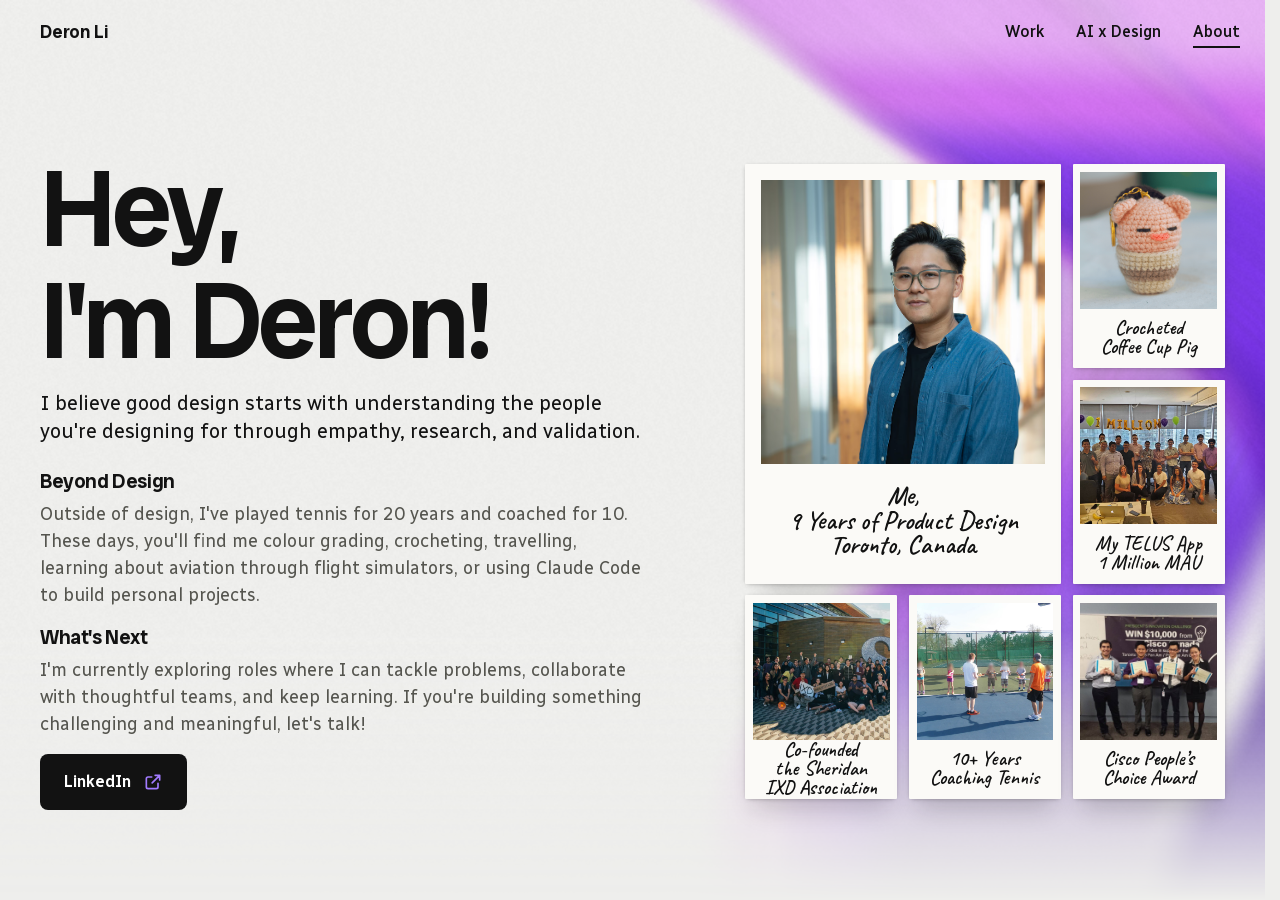
==== commit a1dc08b7: "Add a phone menu, centre the phone hero and update Motion Design - Phone nav: logo left, hamburger r" ====
--- a/about.html
+++ b/about.html
@@ -225,6 +225,7 @@
       .pair { order: 5; margin-top: var(--gap-section); }
     }
     @media (max-width: 768px) {
+      .btn { display: flex; justify-content: center; width: 100%; }   /* CTAs full width on phones (Deron, 2026-11-23) */
       :root { --gutter: 16px; --gap: 16px; --t-lead: 20px; --nav-h: 56px; --gap-label: var(--space-2); --gap-section: var(--space-7); }
       body { font-size: 16px; }
       .t-body { font-size: 16px; }
--- a/css/nav.css
+++ b/css/nav.css
@@ -2,7 +2,9 @@
    SITE NAV (redesign). One shared piece for every page.
    Transparent over the top of the page, the page's own ground and a soft shadow once you scroll.
    It slides away while you scroll down and comes back when you scroll up.
-   "Deron Li" left, Work / AI x Design / About right, no hamburger on phones.
+   "Deron Li" left, Work / AI x Design / About right. On phones (768px and below) the links fold into a
+   hamburger on the right that opens a full-screen menu (Deron, 2026-11-23). The script adds the button,
+   so without JavaScript the links simply stay in the bar.
    The current page is marked with aria-current="page" on its link.
    Selectors are prefixed with nav.nav so the old site.css rules for bare `nav`, `.logo`,
    `.nav-links` and `.label` can't leak in on pages that still load site.css.
@@ -13,7 +15,8 @@
        <a class="nav-logo" href="index.html">Deron Li</a>
        <div class="nav-links"><a href="index.html#work">Work</a><a href="ai-design.html">AI x Design</a><a href="about.html">About</a></div>
      </div></nav>
-   Behaviour: js/site-nav.js (adds .is-scrolled; fills .nav-progress if present).
+   Behaviour: js/site-nav.js (adds .is-scrolled; fills .nav-progress if present; adds the menu button,
+   .has-menu, and .is-open while the phone menu is open).
    Every page reserves the scrollbar's space (as site.css does), so the nav never shifts
    sideways when you move between pages.
    ════════════════════════════════════════════════════════ */
@@ -76,7 +79,7 @@
 nav.nav .nav-links a:hover, nav.nav .nav-links a[aria-current] { color: var(--nav-ink); }
 nav.nav .nav-links a:hover::after, nav.nav .nav-links a[aria-current]::after { transform: scaleX(1); }
 nav.nav :focus-visible { outline: 2px solid var(--nav-ink); outline-offset: 4px; border-radius: 4px; }
-nav.nav .nav-hamburger { display: none; }
+nav.nav .nav-hamburger, nav.nav .nav-toggle { display: none; }
 
 /* reading progress (case studies): the hairline fills with the accent as you read */
 nav.nav .nav-progress { position: absolute; left: 0; right: 0; bottom: -1px; height: 2px; background: var(--nav-accent); transform: scaleX(var(--read, 0)); transform-origin: left; opacity: 0; transition: opacity 0.35s var(--nav-soft); }
@@ -94,6 +97,36 @@
   nav.nav { --nav-h: 56px; --nav-gutter: 16px; }
   nav.nav .nav-links { gap: 20px; }
   nav.nav .nav-links a { padding: 12px 0; border-bottom: 0; }
+
+  /* ── phone menu: logo left, hamburger right, links in a full-screen sheet ── */
+  nav.nav.has-menu .nav-toggle {
+    position: relative; display: grid; place-items: center; width: 44px; height: 44px; margin-right: -10px; padding: 0;
+    border: 0; background: none; color: var(--nav-ink); cursor: pointer; -webkit-tap-highlight-color: transparent;
+  }
+  nav.nav.has-menu .nav-toggle i { position: absolute; left: 11px; right: 11px; height: 2px; border-radius: 2px; background: currentColor; transition: transform 0.4s var(--nav-out), opacity 0.2s var(--nav-soft); }
+  nav.nav.has-menu .nav-toggle i:nth-child(1) { transform: translateY(-4px); }
+  nav.nav.has-menu .nav-toggle i:nth-child(2) { transform: translateY(4px); }
+  nav.nav.is-open .nav-toggle i:nth-child(1) { transform: rotate(45deg); }
+  nav.nav.is-open .nav-toggle i:nth-child(2) { transform: rotate(-45deg); }
+  nav.nav.is-night .nav-toggle { color: #FFFFFF; }
+
+  nav.nav.has-menu .nav-links {
+    position: fixed; top: var(--nav-h); left: 0; right: 0; height: calc(100dvh - var(--nav-h));
+    flex-direction: column; gap: 0; padding: 16px var(--nav-gutter) 40px; overflow-y: auto;
+    background: var(--nav-bg, #EEEEEC);
+    opacity: 0; visibility: hidden; pointer-events: none; transform: translateY(-8px);
+    transition: opacity 0.3s var(--nav-soft), transform 0.45s var(--nav-out), visibility 0s linear 0.3s;
+  }
+  nav.nav.is-open .nav-links { opacity: 1; visibility: visible; pointer-events: auto; transform: none; transition: opacity 0.3s var(--nav-soft), transform 0.45s var(--nav-out), visibility 0s; }
+  nav.nav.has-menu.has-menu .nav-links a {
+    padding: 20px 0; border-bottom: 1px solid var(--nav-line); color: var(--nav-ink);
+    font-family: 'Radio Canada Big', 'Helvetica Neue', Arial, sans-serif; font-size: 24px; font-weight: 600; line-height: 1.25; letter-spacing: -0.015em;   /* the --t-lead size (Deron, 2026-11-23) */
+  }
+  nav.nav.has-menu .nav-links a::after { content: none; }
+  nav.nav.has-menu.has-menu .nav-links a[aria-current] { color: var(--nav-accent); }
+  /* open: a solid bar in ink over any page, dark section or cover */
+  nav.nav.is-open.is-open { background: var(--nav-bg, #EEEEEC); -webkit-backdrop-filter: none; backdrop-filter: none; box-shadow: none; transform: none; }
+  nav.nav.is-open.is-open .nav-logo, nav.nav.is-open.is-open .nav-toggle { color: var(--nav-ink); }
 }
 @media (prefers-reduced-motion: reduce) {
   nav.nav, nav.nav * { transition: none !important; }
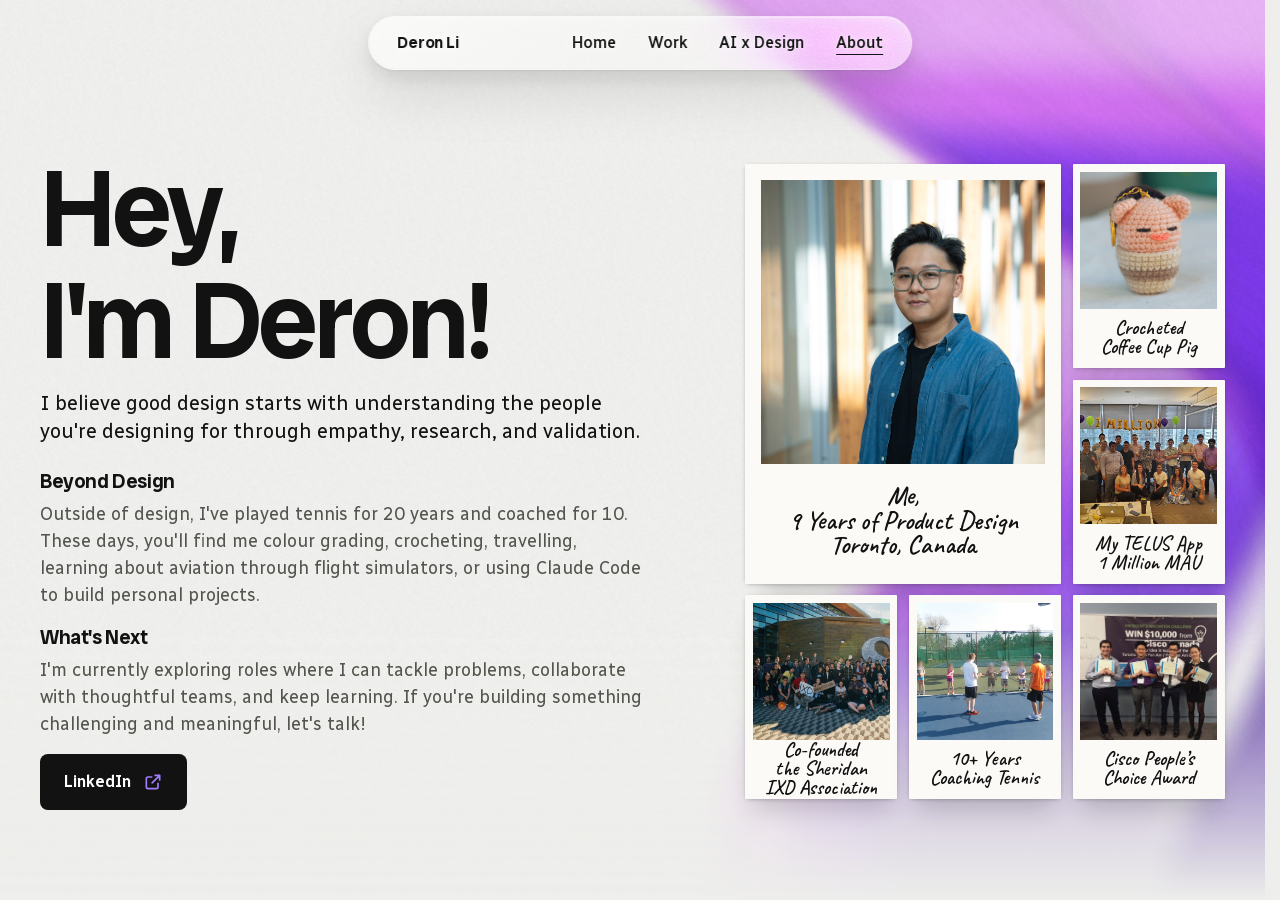
==== commit f08a5a49: "Redesign the case studies on a shared template and add the glass nav site-wide - Rebuild Support, Di" ====
--- a/about.html
+++ b/about.html
@@ -6,7 +6,7 @@
   <title>About · Deron Li</title>
   <link rel="preload" href="fonts/radio-canada-big-latin.woff2" as="font" type="font/woff2" crossorigin>
   <link rel="preload" href="fonts/radio-canada-latin.woff2" as="font" type="font/woff2" crossorigin>
-  <link rel="stylesheet" href="css/nav.css">
+  <link rel="stylesheet" href="css/nav-glass.css">
   <link rel="icon" type="image/png" sizes="32x32" href="images/favicon-32x32.png">
   <link rel="icon" type="image/png" sizes="16x16" href="images/favicon-16x16.png">
   <link rel="shortcut icon" href="images/favicon.ico">
@@ -246,11 +246,9 @@
 </head>
 <body id="top">
 
-<nav class="nav" aria-label="Main">
-  <div class="wrap nav-in">
-    <a class="nav-logo" href="index.html">Deron Li</a>
-    <div class="nav-links label"><a href="index.html#work">Work</a><a href="ai-design.html">AI x Design</a><a href="about.html" aria-current="page">About</a></div>
-  </div>
+<nav class="pill pill-nav" aria-label="Main">
+  <a class="pill-logo" href="index.html">Deron Li</a>
+  <div class="pill-links"><a href="index.html">Home</a><a href="index.html#work">Work</a><a href="ai-design.html">AI x Design</a><a href="about.html" aria-current="page">About</a></div>
 </nav>
 
 <main class="about">
@@ -424,6 +422,6 @@
   if (window.Ribbon) Ribbon.mount(cv, { host: about, phone: () => false, place });
 })();
 </script>
-<script src="js/site-nav.js"></script>
+<script src="js/nav-glass.js"></script>
 </body>
 </html>
--- a/css/nav-glass.css
+++ b/css/nav-glass.css
@@ -0,0 +1,107 @@
+/* ════════════════════════════════════════════════════════
+   SITE NAV: GLASS PILL (case-study-redesign branch, 2026-11-25). Shared by every page.
+   A small centred glass pill: "Deron Li", then Home / Work / AI x Design / About. Mark the page's link with aria-current="page".
+   Behaviour (js/nav-glass.js): .is-scrolled after 8px, slides away while you scroll down and returns on the way up,
+   .is-night over any dark background under it (or inside [data-nav-dark]), and on phones (768px and below)
+   a menu button that opens a full-screen sheet.
+   Markup:
+     <nav class="pill pill-nav" aria-label="Main">
+       <a class="pill-logo" href="index.html">Deron Li</a>
+       <div class="pill-links"><a href="index.html">Home</a><a href="index.html#work">Work</a><a href="ai-design.html">AI x Design</a><a href="about.html">About</a></div>
+     </nav>
+   The glass look (.pill) is also used by the case studies' section pill.
+   Selectors are specific enough to beat the old bare `nav` rule in css/site.css.
+   ════════════════════════════════════════════════════════ */
+@font-face { font-family: 'Radio Canada Big'; font-weight: 400 700; font-display: swap; src: url(../fonts/radio-canada-big-latin.woff2) format('woff2'); }
+@font-face { font-family: 'Radio Canada'; font-weight: 400 700; font-display: swap; src: url(../fonts/radio-canada-latin.woff2) format('woff2'); }
+html { scrollbar-gutter: stable; }
+@view-transition { navigation: auto; }
+::view-transition-old(root), ::view-transition-new(root) { animation-duration: 0.35s; animation-timing-function: cubic-bezier(0.25, 0.46, 0.45, 0.94); }
+nav.pill-nav { view-transition-name: site-nav; }
+::view-transition-group(site-nav) { animation-duration: 0s; }
+
+.pill {
+  --ng-ink: #121212; --ng-line: #D4D4D0; --ng-accent: #4D00C0; --ng-ground: #FAFAF9; --ng-sheet: #FFFFFF;
+  --ng-display: 'Radio Canada Big', 'Helvetica Neue', Arial, sans-serif;
+  --ng-text: 'Radio Canada', 'Helvetica Neue', Arial, sans-serif;
+  --ng-soft: cubic-bezier(0.4, 0, 0.2, 1); --ng-out: cubic-bezier(0.16, 1, 0.3, 1);
+}
+.pill {
+  position: fixed; top: 16px; left: 50%; right: auto; bottom: auto; z-index: 100; transform: translateX(-50%);
+  display: flex; align-items: center; justify-content: flex-start; gap: 8px; height: auto; margin: 0; padding: 4px 16px;
+  font-family: var(--ng-text); -webkit-font-smoothing: antialiased; -moz-osx-font-smoothing: grayscale;
+  /* clear glass (Deron): a thin diagonal sheen instead of a white fill, a light blur so the page reads through,
+     bright rim edges and a fine grain (::before) so it reads as a glass surface, not a white or empty pill */
+  background: linear-gradient(120deg, rgba(255, 255, 255, 0.62) 0%, rgba(255, 255, 255, 0.36) 40%, rgba(255, 255, 255, 0.30) 62%, rgba(255, 255, 255, 0.52) 100%);   /* frosted: a milky sheen, brighter at the corners */
+  -webkit-backdrop-filter: blur(28px) saturate(1.8); backdrop-filter: blur(28px) saturate(1.8);
+  border: 1px solid rgba(255, 255, 255, 0.35); border-radius: 999px;
+  --glass-rim: inset 0 1px 0 rgba(255, 255, 255, 0.45), inset 0 -1px 0 rgba(255, 255, 255, 0.15), inset 0 0 0 0.5px rgba(18, 18, 18, 0.06), inset 0 8px 16px -8px rgba(255, 255, 255, 0.5);
+  box-shadow: var(--glass-rim), 0 1px 2px rgba(18, 18, 18, 0.06), 0 8px 20px rgba(18, 18, 18, 0.10), 0 24px 56px rgba(18, 18, 18, 0.10);   /* elevated: it floats above the page at all times */
+  white-space: nowrap;
+  transition: background .35s var(--ng-soft), border-color .35s var(--ng-soft), box-shadow .35s var(--ng-soft), transform .45s var(--ng-out);
+}
+.pill::before {   /* fine grain: the glass texture */
+  content: ''; position: absolute; inset: 0; border-radius: inherit; z-index: -1; pointer-events: none; opacity: 0.55;
+  /* white-only frost grain (no grey): noise drives alpha, colour is pure white, so it textures without dulling */
+  background-image: url("data:image/svg+xml,%3Csvg xmlns='http://www.w3.org/2000/svg' width='140' height='140'%3E%3Cfilter id='n'%3E%3CfeTurbulence type='fractalNoise' baseFrequency='0.85' numOctaves='3' stitchTiles='stitch'/%3E%3CfeColorMatrix values='0 0 0 0 1  0 0 0 0 1  0 0 0 0 1  0 0 0 1.6 -0.75'/%3E%3C/filter%3E%3Crect width='140' height='140' filter='url(%23n)'/%3E%3C/svg%3E");
+}
+.pill a, .pill button { text-shadow: 0 0 12px rgba(255, 255, 255, 0.9), 0 0 2px rgba(255, 255, 255, 0.8); }   /* keeps the links legible on clear glass */
+.pill-nav.is-away { transform: translate(-50%, calc(-100% - 24px)); }
+.pill-nav.is-away:focus-within { transform: translateX(-50%); }
+.pill-links { display: flex; align-items: center; gap: 8px; }
+.pill a {
+  position: relative; display: inline-flex; align-items: center; height: 44px; padding: 0 12px;   /* 12 + 8 + 12 = 32px between words */
+  font-size: 16px; font-weight: 500; line-height: 1; color: var(--ng-ink); text-decoration: none;
+  transition: color .35s var(--ng-soft);
+}
+.pill a::after { content: ''; position: absolute; left: 12px; right: 12px; bottom: 10px; height: 1.5px; background: currentColor; transform: scaleX(0); transform-origin: left; transition: transform .35s var(--ng-out); }
+.pill a:hover::after, .pill a[aria-current]::after { transform: scaleX(1); }
+.pill .pill-logo { font-family: var(--ng-display); font-weight: 600; letter-spacing: -0.01em; margin-right: 80px; }   /* logo sits apart from the links (Deron) */
+.pill .pill-logo::after { content: none; }
+.pill :focus-visible { outline: 2px solid currentColor; outline-offset: 2px; border-radius: 999px; }
+.pill.is-night {
+  background: linear-gradient(120deg, rgba(255, 255, 255, 0.20) 0%, rgba(255, 255, 255, 0.10) 40%, rgba(255, 255, 255, 0.08) 62%, rgba(255, 255, 255, 0.16) 100%);   /* the same clear glass over the dark bands */
+  border-color: rgba(255, 255, 255, 0.10);
+  --glass-rim: inset 0 1px 0 rgba(255, 255, 255, 0.18), inset 0 -1px 0 rgba(255, 255, 255, 0.10), inset 0 8px 16px -8px rgba(255, 255, 255, 0.12);
+  box-shadow: var(--glass-rim), 0 8px 24px rgba(0, 0, 0, 0.28);
+}
+.pill.is-night::before { opacity: 0.22; }
+.pill.is-night a, .pill.is-night .nav-toggle { color: #FFFFFF; text-shadow: 0 0 12px rgba(0, 0, 0, 0.7), 0 0 2px rgba(0, 0, 0, 0.6); }
+.nav-toggle { display: none; }
+
+/* phones: the logo and a menu button; the links open as a full-screen sheet */
+@media (max-width: 768px) {
+  .pill-nav.has-menu { left: 16px; right: 16px; transform: none; justify-content: space-between; padding: 4px 4px 4px 8px; overflow: visible; }
+  .pill .pill-logo { margin-right: 0; }
+  .pill-nav.has-menu.is-away { transform: translateY(calc(-100% - 24px)); }
+  .pill-nav.has-menu.is-away:focus-within { transform: none; }
+  /* open: no transform or blur on the pill, so the fixed sheet inside it covers the whole screen */
+  .pill-nav.is-open { -webkit-backdrop-filter: none; backdrop-filter: none; transform: none; }
+  .pill-nav.has-menu .nav-toggle {
+    position: relative; display: grid; place-items: center; width: 44px; height: 44px; padding: 0;
+    border: 0; background: none; color: var(--ng-ink); cursor: pointer; -webkit-tap-highlight-color: transparent;
+  }
+  .nav-toggle i { position: absolute; left: 12px; right: 12px; height: 2px; border-radius: 2px; background: currentColor; transition: transform .4s var(--ng-out); }
+  .nav-toggle i:nth-child(1) { transform: translateY(-4px); }
+  .nav-toggle i:nth-child(2) { transform: translateY(4px); }
+  .pill-nav.is-open .nav-toggle i:nth-child(1) { transform: rotate(45deg); }
+  .pill-nav.is-open .nav-toggle i:nth-child(2) { transform: rotate(-45deg); }
+  .pill-nav.has-menu .pill-links {
+    position: fixed; inset: 0; z-index: -1; flex-direction: column; align-items: stretch; gap: 0;
+    padding: 96px 24px 40px; background: var(--ng-ground); overflow-y: auto;
+    opacity: 0; visibility: hidden; transform: translateY(-8px);
+    transition: opacity .3s var(--ng-soft), transform .45s var(--ng-out), visibility 0s linear .3s;
+  }
+  .pill-nav.is-open .pill-links { opacity: 1; visibility: visible; transform: none; transition: opacity .3s var(--ng-soft), transform .45s var(--ng-out), visibility 0s; }
+  .pill-nav.has-menu .pill-links a {
+    height: auto; padding: 20px 0; border-bottom: 1px solid var(--ng-line); color: var(--ng-ink);
+    font-family: var(--ng-display); font-size: 24px; font-weight: 600; line-height: 1.25; letter-spacing: -0.015em;
+  }
+  .pill-nav.has-menu .pill-links a::after { content: none; }
+  .pill-nav.has-menu .pill-links a[aria-current] { color: var(--ng-accent); }
+  .pill-nav.is-open, .pill-nav.is-open.is-night { background: var(--ng-sheet); }
+  .pill-nav.is-open a.pill-logo, .pill-nav.is-open .nav-toggle { color: var(--ng-ink); }
+  body:has(.pill-nav.is-open) .toc, body:has(.pill-nav.is-open) .variant { visibility: hidden; }   /* the open menu covers everything */
+}
+
+@media (prefers-reduced-motion: reduce) { .pill, .pill * { transition: none !important; } }
